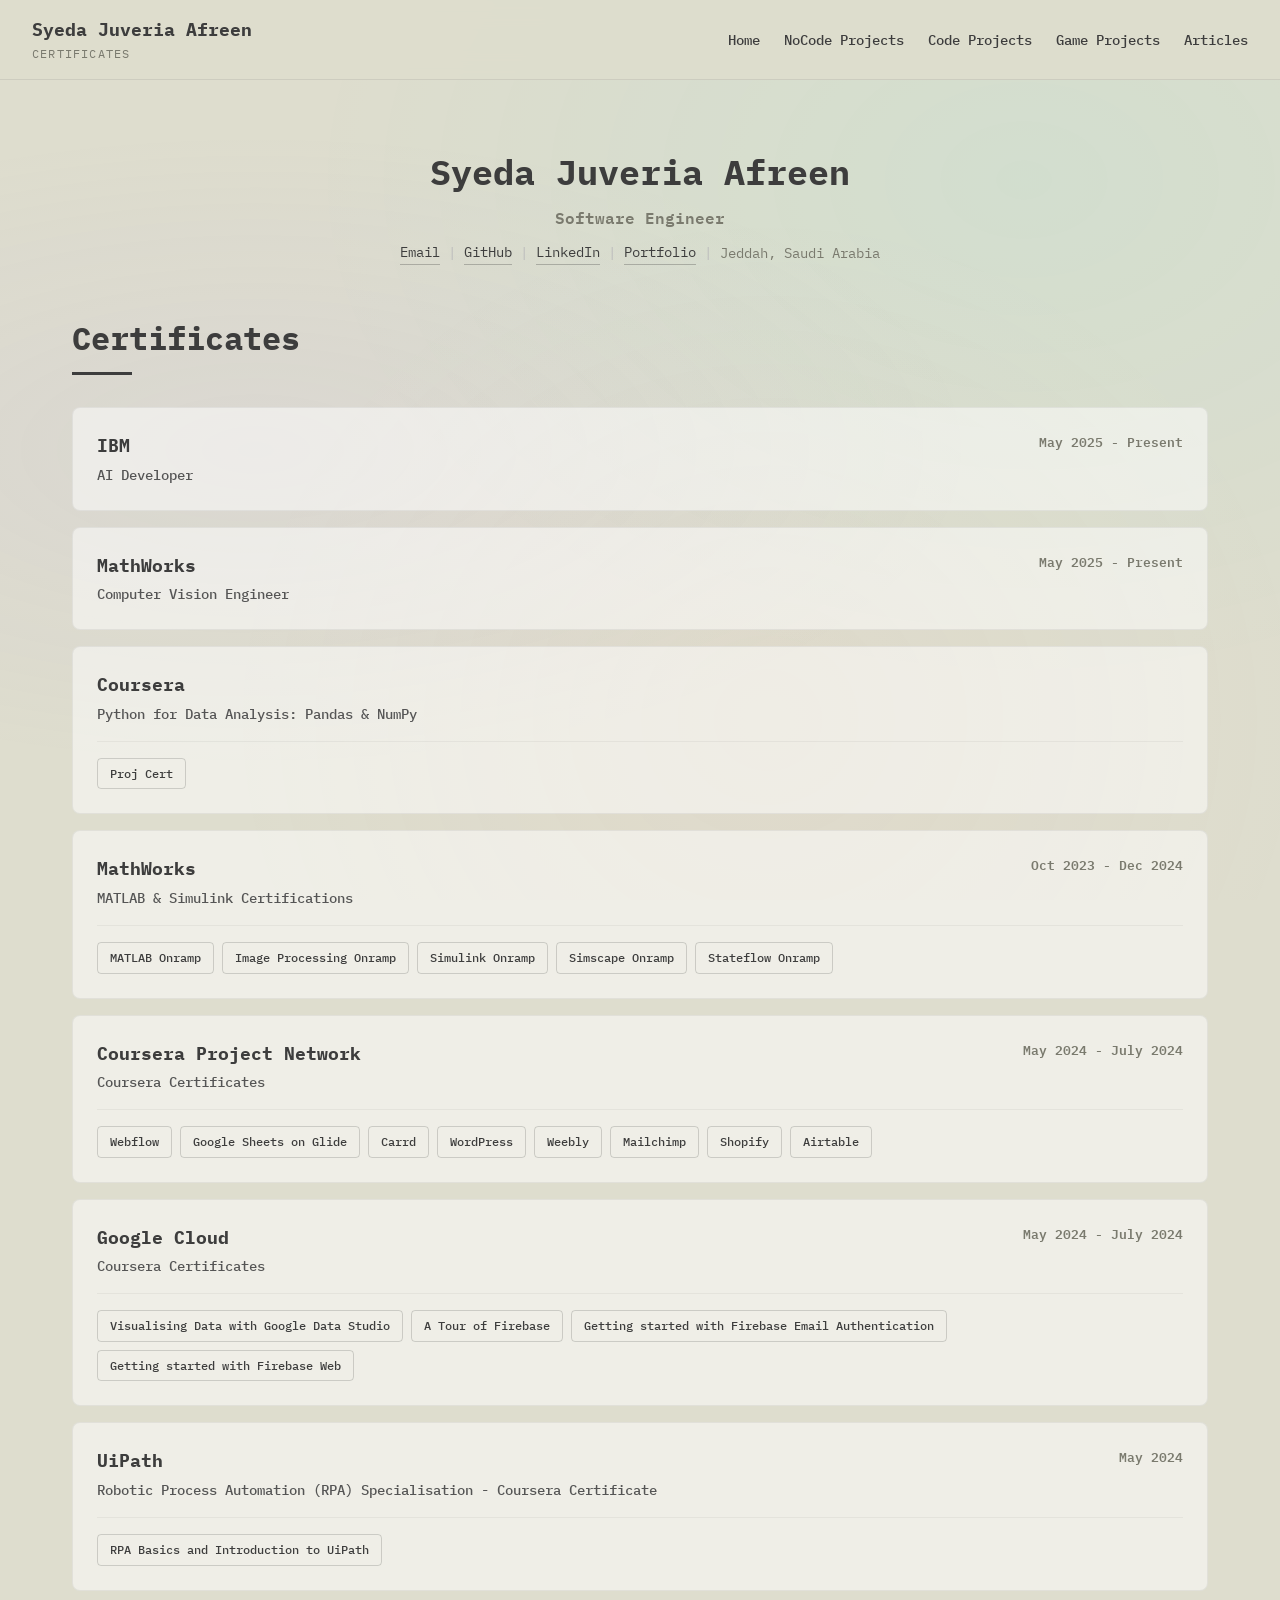
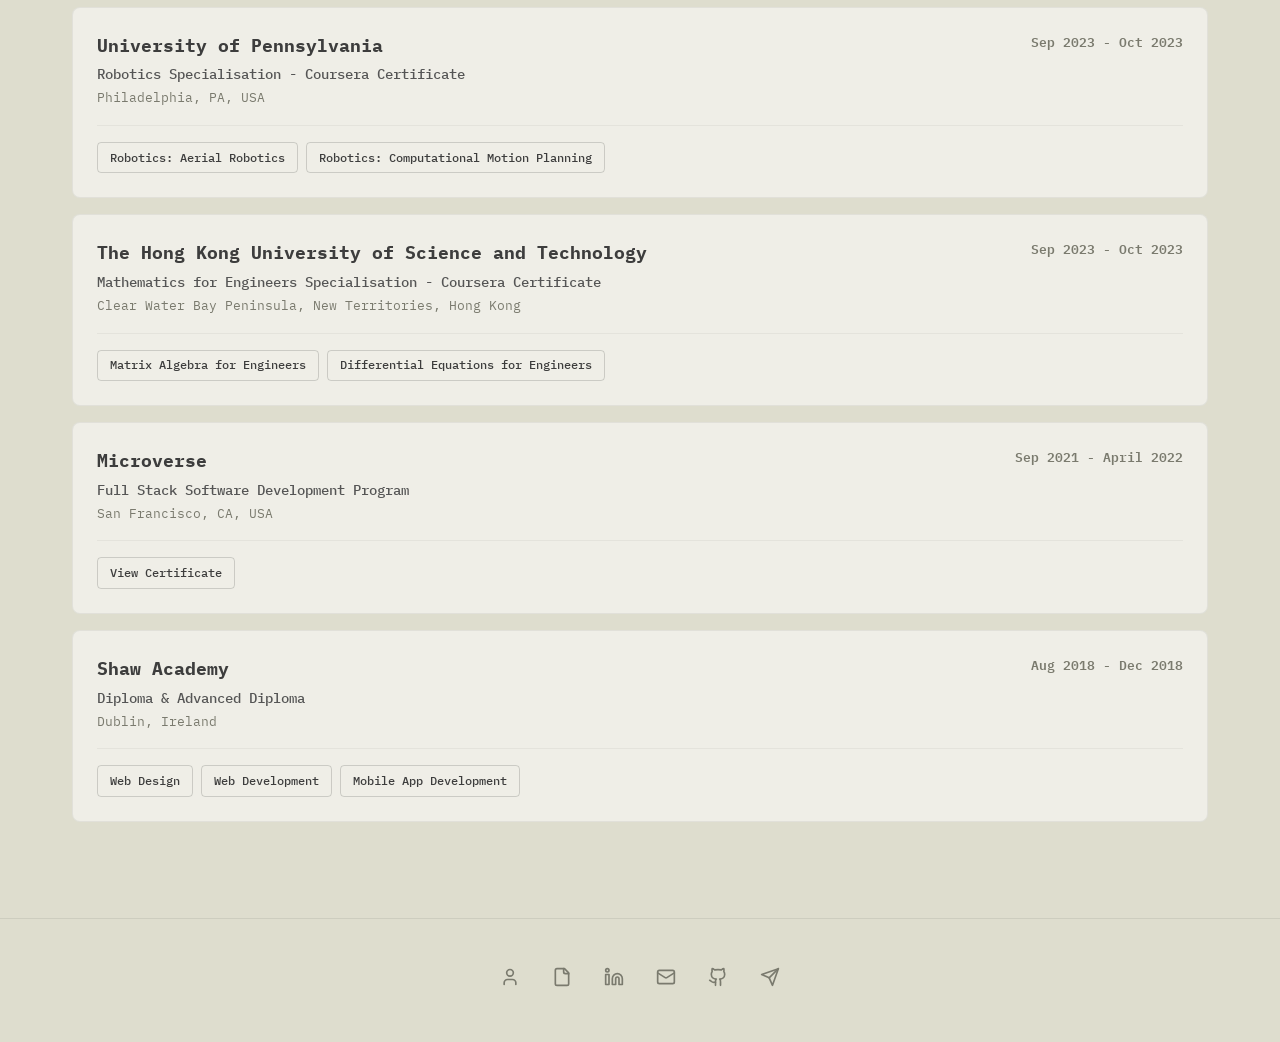
==== pages/certificates.html @ bfcf189c "Restructure project into pages/ and assets/ directories - Move HTML pages to pages/ - Move CSS, imag" ====
<!DOCTYPE html>
<html lang="en">
<head>
    <meta charset="UTF-8">
    <meta name="viewport" content="width=device-width, initial-scale=1.0">
    <title>Certificates - Syeda Juveria Afreen</title>
    <meta name="description" content="Certificates and credentials of Syeda Juveria Afreen - IBM, MathWorks, Coursera, Google Cloud, UiPath, Microverse, Shaw Academy">
    <link rel="preconnect" href="https://fonts.googleapis.com">
    <link rel="preconnect" href="https://fonts.gstatic.com" crossorigin>
    <link href="https://fonts.googleapis.com/css2?family=IBM+Plex+Mono:wght@400;500;600;700&display=swap" rel="stylesheet">
    <link rel="stylesheet" href="../assets/css/portfolio.css">
    <link rel="stylesheet" href="../assets/css/certificates.css">
</head>
<body>
    <div class="bg-decoration"></div>

    <!-- Navigation -->
    <nav class="navbar">
        <div class="nav-brand">
            <span class="nav-name">Syeda Juveria Afreen</span>
            <span class="nav-title">Certificates</span>
        </div>
        <button class="nav-toggle" aria-label="Toggle navigation">
            <span></span><span></span><span></span>
        </button>
        <ul class="nav-links">
            <li><a href="portfolio.html">Home</a></li>
            <li><a href="portfolio.html#nocode">NoCode Projects</a></li>
            <li><a href="portfolio.html#code">Code Projects</a></li>
            <li><a href="portfolio.html#games">Game Projects</a></li>
            <li><a href="portfolio.html#articles">Articles</a></li>
        </ul>
    </nav>

    <main>
        <section class="section">
            <div class="container">
                <!-- Header -->
                <div class="cert-header">
                    <h1>Syeda Juveria Afreen</h1>
                    <p class="cert-role">Software Engineer</p>
                    <div class="cert-contact">
                        <a href="mailto:sja.affu765@gmail.com">Email</a>
                        <span class="separator">|</span>
                        <a href="https://github.com/sja-thedude" target="_blank" rel="noopener noreferrer">GitHub</a>
                        <span class="separator">|</span>
                        <a href="https://www.linkedin.com/in/sja-thedude/" target="_blank" rel="noopener noreferrer">LinkedIn</a>
                        <span class="separator">|</span>
                        <a href="portfolio.html">Portfolio</a>
                        <span class="separator">|</span>
                        <span>Jeddah, Saudi Arabia</span>
                    </div>
                </div>

                <h2>Certificates</h2>
                <div class="divider"></div>

                <!-- IBM -->
                <div class="cert-card">
                    <div class="cert-card-header">
                        <div>
                            <h3 class="cert-issuer">IBM</h3>
                            <p class="cert-title">AI Developer</p>
                        </div>
                        <span class="cert-date">May 2025 - Present</span>
                    </div>
                </div>

                <!-- MathWorks - Computer Vision -->
                <div class="cert-card">
                    <div class="cert-card-header">
                        <div>
                            <h3 class="cert-issuer">MathWorks</h3>
                            <p class="cert-title">Computer Vision Engineer</p>
                        </div>
                        <span class="cert-date">May 2025 - Present</span>
                    </div>
                </div>

                <!-- Python for Data Analysis -->
                <div class="cert-card">
                    <div class="cert-card-header">
                        <div>
                            <h3 class="cert-issuer">Coursera</h3>
                            <p class="cert-title">Python for Data Analysis: Pandas & NumPy</p>
                        </div>
                        <span class="cert-date"></span>
                    </div>
                    <div class="cert-links">
                        <a href="https://www.coursera.org/account/accomplishments/verify/JCMV3M9D21A6" class="cert-link" target="_blank" rel="noopener noreferrer">Proj Cert</a>
                    </div>
                </div>

                <!-- MathWorks - MATLAB -->
                <div class="cert-card">
                    <div class="cert-card-header">
                        <div>
                            <h3 class="cert-issuer">MathWorks</h3>
                            <p class="cert-title">MATLAB & Simulink Certifications</p>
                        </div>
                        <span class="cert-date">Oct 2023 - Dec 2024</span>
                    </div>
                    <div class="cert-links">
                        <a href="https://matlabacademy.mathworks.com/progress/share/certificate.html?id=c9a9ea4e-fca5-40a3-8f80-ff94a69a6945" class="cert-link" target="_blank" rel="noopener noreferrer">MATLAB Onramp</a>
                        <a href="https://matlabacademy.mathworks.com/progress/share/certificate.html?id=6235fe9c-0fba-4a25-974b-5c48658f1d16" class="cert-link" target="_blank" rel="noopener noreferrer">Image Processing Onramp</a>
                        <a href="https://matlabacademy.mathworks.com/progress/share/certificate.html?id=98c3a42c-5710-467c-8fb7-1099edabb10b" class="cert-link" target="_blank" rel="noopener noreferrer">Simulink Onramp</a>
                        <a href="https://matlabacademy.mathworks.com/progress/share/certificate.html?id=6b215e34-5650-4b3c-b038-7904105bcd9d" class="cert-link" target="_blank" rel="noopener noreferrer">Simscape Onramp</a>
                        <a href="https://matlabacademy.mathworks.com/progress/share/certificate.html?id=70090bf8-1f38-4c96-ad6f-8d2cf3f67024" class="cert-link" target="_blank" rel="noopener noreferrer">Stateflow Onramp</a>
                    </div>
                </div>

                <!-- Coursera Project Network -->
                <div class="cert-card">
                    <div class="cert-card-header">
                        <div>
                            <h3 class="cert-issuer">Coursera Project Network</h3>
                            <p class="cert-title">Coursera Certificates</p>
                        </div>
                        <span class="cert-date">May 2024 - July 2024</span>
                    </div>
                    <div class="cert-links">
                        <a href="https://www.coursera.org/account/accomplishments/verify/Z85RF3VHLE9H" class="cert-link" target="_blank" rel="noopener noreferrer">Webflow</a>
                        <a href="https://www.coursera.org/account/accomplishments/verify/DB4V5Q49LGM4" class="cert-link" target="_blank" rel="noopener noreferrer">Google Sheets on Glide</a>
                        <a href="https://www.coursera.org/account/accomplishments/verify/VPL86JB8ABLT" class="cert-link" target="_blank" rel="noopener noreferrer">Carrd</a>
                        <a href="https://www.coursera.org/account/accomplishments/verify/76FN4YAD9ZQJ" class="cert-link" target="_blank" rel="noopener noreferrer">WordPress</a>
                        <a href="https://www.coursera.org/account/accomplishments/verify/BEL342P459EJ" class="cert-link" target="_blank" rel="noopener noreferrer">Weebly</a>
                        <a href="https://www.coursera.org/account/accomplishments/verify/B58LFHEZ4GUH" class="cert-link" target="_blank" rel="noopener noreferrer">Mailchimp</a>
                        <a href="https://www.coursera.org/account/accomplishments/verify/BN35JEL5O6IO" class="cert-link" target="_blank" rel="noopener noreferrer">Shopify</a>
                        <a href="https://www.coursera.org/account/accomplishments/verify/ER0RP8B4RGKQ" class="cert-link" target="_blank" rel="noopener noreferrer">Airtable</a>
                    </div>
                </div>

                <!-- Google Cloud -->
                <div class="cert-card">
                    <div class="cert-card-header">
                        <div>
                            <h3 class="cert-issuer">Google Cloud</h3>
                            <p class="cert-title">Coursera Certificates</p>
                        </div>
                        <span class="cert-date">May 2024 - July 2024</span>
                    </div>
                    <div class="cert-links">
                        <a href="https://www.coursera.org/account/accomplishments/verify/Y5S5BLUJN7FZ" class="cert-link" target="_blank" rel="noopener noreferrer">Visualising Data with Google Data Studio</a>
                        <a href="https://coursera.org/share/bd4900414a2531f3130255a3d1abe7d4" class="cert-link" target="_blank" rel="noopener noreferrer">A Tour of Firebase</a>
                        <a href="https://coursera.org/share/29013b8f17d3b8d1d464dbd8af358861" class="cert-link" target="_blank" rel="noopener noreferrer">Getting started with Firebase Email Authentication</a>
                        <a href="https://coursera.org/share/f303afacfadae20df0eecef5fe86e4d4" class="cert-link" target="_blank" rel="noopener noreferrer">Getting started with Firebase Web</a>
                    </div>
                </div>

                <!-- UiPath -->
                <div class="cert-card">
                    <div class="cert-card-header">
                        <div>
                            <h3 class="cert-issuer">UiPath</h3>
                            <p class="cert-title">Robotic Process Automation (RPA) Specialisation - Coursera Certificate</p>
                        </div>
                        <span class="cert-date">May 2024</span>
                    </div>
                    <div class="cert-links">
                        <a href="https://www.coursera.org/account/accomplishments/verify/AH8GPF77MQ7R" class="cert-link" target="_blank" rel="noopener noreferrer">RPA Basics and Introduction to UiPath</a>
                    </div>
                </div>

                <!-- University of Pennsylvania -->
                <div class="cert-card">
                    <div class="cert-card-header">
                        <div>
                            <h3 class="cert-issuer">University of Pennsylvania</h3>
                            <p class="cert-title">Robotics Specialisation - Coursera Certificate</p>
                            <span class="cert-location">Philadelphia, PA, USA</span>
                        </div>
                        <span class="cert-date">Sep 2023 - Oct 2023</span>
                    </div>
                    <div class="cert-links">
                        <a href="https://coursera.org/share/29105645f6400a18a215f7ace1ae203a" class="cert-link" target="_blank" rel="noopener noreferrer">Robotics: Aerial Robotics</a>
                        <a href="https://www.coursera.org/account/accomplishments/verify/WE6K3KYHZH3B" class="cert-link" target="_blank" rel="noopener noreferrer">Robotics: Computational Motion Planning</a>
                    </div>
                </div>

                <!-- Hong Kong University -->
                <div class="cert-card">
                    <div class="cert-card-header">
                        <div>
                            <h3 class="cert-issuer">The Hong Kong University of Science and Technology</h3>
                            <p class="cert-title">Mathematics for Engineers Specialisation - Coursera Certificate</p>
                            <span class="cert-location">Clear Water Bay Peninsula, New Territories, Hong Kong</span>
                        </div>
                        <span class="cert-date">Sep 2023 - Oct 2023</span>
                    </div>
                    <div class="cert-links">
                        <a href="https://coursera.org/share/095dedc75f1bb8ecc084f50ebb617597" class="cert-link" target="_blank" rel="noopener noreferrer">Matrix Algebra for Engineers</a>
                        <a href="https://coursera.org/share/095dedc75f1bb8ecc084f50ebb617597" class="cert-link" target="_blank" rel="noopener noreferrer">Differential Equations for Engineers</a>
                    </div>
                </div>

                <!-- Microverse -->
                <div class="cert-card">
                    <div class="cert-card-header">
                        <div>
                            <h3 class="cert-issuer">Microverse</h3>
                            <p class="cert-title">Full Stack Software Development Program</p>
                            <span class="cert-location">San Francisco, CA, USA</span>
                        </div>
                        <span class="cert-date">Sep 2021 - April 2022</span>
                    </div>
                    <div class="cert-links">
                        <a href="https://pdf.credential.net/kyumug1j_1649616255792.pdf" class="cert-link" target="_blank" rel="noopener noreferrer">View Certificate</a>
                    </div>
                </div>

                <!-- Shaw Academy -->
                <div class="cert-card">
                    <div class="cert-card-header">
                        <div>
                            <h3 class="cert-issuer">Shaw Academy</h3>
                            <p class="cert-title">Diploma & Advanced Diploma</p>
                            <span class="cert-location">Dublin, Ireland</span>
                        </div>
                        <span class="cert-date">Aug 2018 - Dec 2018</span>
                    </div>
                    <div class="cert-links">
                        <a href="https://drive.google.com/file/d/1NfuavimYHwAu6wrausYwqftzeo85TToL/view?usp=drive_link" class="cert-link" target="_blank" rel="noopener noreferrer">Web Design</a>
                        <a href="https://drive.google.com/file/d/1iyvclzmLUqOHgPn3D4_n5biJuwsQAWpd/view?usp=drive_link" class="cert-link" target="_blank" rel="noopener noreferrer">Web Development</a>
                        <a href="https://drive.google.com/file/d/15u4doRdRYaIBN4cfbTAp0_aFum6Pofs0/view?usp=drive_link" class="cert-link" target="_blank" rel="noopener noreferrer">Mobile App Development</a>
                    </div>
                </div>
            </div>
        </section>
    </main>

    <!-- Footer -->
    <footer class="footer">
        <div class="container">
            <div class="footer-links">
                <a href="../index.html" aria-label="Home">
                    <svg xmlns="http://www.w3.org/2000/svg" width="20" height="20" viewBox="0 0 24 24" fill="none" stroke="currentColor" stroke-width="2" stroke-linecap="round" stroke-linejoin="round"><path d="M19 21v-2a4 4 0 0 0-4-4H9a4 4 0 0 0-4 4v2"/><circle cx="12" cy="7" r="4"/></svg>
                </a>
                <a href="https://docs.google.com/document/d/1aH5mMfoaXFs2d3dk-BotZlsRJq2oc7n4E5GPIQWvQVg/edit?usp=sharing" target="_blank" rel="noopener noreferrer" aria-label="CV">
                    <svg xmlns="http://www.w3.org/2000/svg" width="20" height="20" viewBox="0 0 24 24" fill="none" stroke="currentColor" stroke-width="2" stroke-linecap="round" stroke-linejoin="round"><path d="M15 2H6a2 2 0 0 0-2 2v16a2 2 0 0 0 2 2h12a2 2 0 0 0 2-2V7Z"/><path d="M14 2v4a2 2 0 0 0 2 2h4"/></svg>
                </a>
                <a href="https://www.linkedin.com/in/sja-thedude/" target="_blank" rel="noopener noreferrer" aria-label="LinkedIn">
                    <svg xmlns="http://www.w3.org/2000/svg" width="20" height="20" viewBox="0 0 24 24" fill="none" stroke="currentColor" stroke-width="2" stroke-linecap="round" stroke-linejoin="round"><path d="M16 8a6 6 0 0 1 6 6v7h-4v-7a2 2 0 0 0-2-2 2 2 0 0 0-2 2v7h-4v-7a6 6 0 0 1 6-6z"/><rect width="4" height="12" x="2" y="9"/><circle cx="4" cy="4" r="2"/></svg>
                </a>
                <a href="mailto:sja.affu765@gmail.com" aria-label="Email">
                    <svg xmlns="http://www.w3.org/2000/svg" width="20" height="20" viewBox="0 0 24 24" fill="none" stroke="currentColor" stroke-width="2" stroke-linecap="round" stroke-linejoin="round"><rect width="20" height="16" x="2" y="4" rx="2"/><path d="m22 7-8.97 5.7a1.94 1.94 0 0 1-2.06 0L2 7"/></svg>
                </a>
                <a href="https://github.com/sja-thedude" target="_blank" rel="noopener noreferrer" aria-label="GitHub">
                    <svg xmlns="http://www.w3.org/2000/svg" width="20" height="20" viewBox="0 0 24 24" fill="none" stroke="currentColor" stroke-width="2" stroke-linecap="round" stroke-linejoin="round"><path d="M15 22v-4a4.8 4.8 0 0 0-1-3.5c3 0 6-2 6-5.5.08-1.25-.27-2.48-1-3.5.28-1.15.28-2.35 0-3.5 0 0-1 0-3 1.5-2.64-.5-5.36-.5-8 0C6 2 5 2 5 2c-.3 1.15-.3 2.35 0 3.5A5.403 5.403 0 0 0 4 9c0 3.5 3 5.5 6 5.5-.39.49-.68 1.05-.85 1.65S8.93 17.38 9 18v4"/><path d="M9 18c-4.51 2-5-2-7-2"/></svg>
                </a>
                <a href="https://t.me/sjathedude" target="_blank" rel="noopener noreferrer" aria-label="Telegram">
                    <svg xmlns="http://www.w3.org/2000/svg" width="20" height="20" viewBox="0 0 24 24" fill="none" stroke="currentColor" stroke-width="2" stroke-linecap="round" stroke-linejoin="round"><path d="m22 2-7 20-4-9-9-4Z"/><path d="M22 2 11 13"/></svg>
                </a>
            </div>
        </div>
    </footer>

    <script>
        const navToggle = document.querySelector('.nav-toggle');
        const navLinks = document.querySelector('.nav-links');
        navToggle.addEventListener('click', () => {
            navLinks.classList.toggle('active');
            navToggle.classList.toggle('active');
        });
        document.querySelectorAll('.nav-links a').forEach(link => {
            link.addEventListener('click', () => {
                navLinks.classList.remove('active');
                navToggle.classList.remove('active');
            });
        });
        const observer = new IntersectionObserver((entries) => {
            entries.forEach(entry => {
                if (entry.isIntersecting) entry.target.classList.add('visible');
            });
        }, { threshold: 0.1 });
        document.querySelectorAll('.cert-card').forEach(el => {
            el.classList.add('fade-up');
            observer.observe(el);
        });
    </script>
</body>
</html>
---- assets/css/portfolio.css ----
*, *::before, *::after {
    margin: 0;
    padding: 0;
    box-sizing: border-box;
}

html {
    scroll-behavior: smooth;
}

body {
    font-family: 'IBM Plex Mono', monospace;
    background-color: #DEDDCE;
    color: #3D3D3D;
    line-height: 1.6;
    position: relative;
    min-height: 100vh;
}

.bg-decoration {
    position: fixed;
    inset: 0;
    z-index: 0;
    pointer-events: none;
    background:
        radial-gradient(ellipse at 20% 50%, rgba(174, 147, 250, 0.08) 0%, transparent 50%),
        radial-gradient(ellipse at 80% 20%, rgba(0, 255, 224, 0.05) 0%, transparent 50%),
        radial-gradient(ellipse at 60% 80%, rgba(250, 177, 160, 0.06) 0%, transparent 50%);
}

.container {
    max-width: 75rem;
    margin: 0 auto;
    padding: 0 2rem;
    position: relative;
    z-index: 1;
}

/* Navbar */
.navbar {
    position: sticky;
    top: 0;
    z-index: 100;
    background: rgba(222, 221, 206, 0.92);
    backdrop-filter: blur(12px);
    -webkit-backdrop-filter: blur(12px);
    border-bottom: 1px solid rgba(61, 61, 61, 0.1);
    padding: 1rem 2rem;
    display: flex;
    align-items: center;
    justify-content: space-between;
}

.nav-brand {
    display: flex;
    flex-direction: column;
}

.nav-name {
    font-weight: 700;
    font-size: 1.1em;
    color: #3D3D3D;
}

.nav-title {
    font-size: 0.75em;
    color: #7a7a6e;
    text-transform: uppercase;
    letter-spacing: 0.1em;
}

.nav-links {
    display: flex;
    list-style: none;
    gap: 1.5rem;
}

.nav-links a {
    color: #3D3D3D;
    text-decoration: none;
    font-size: 0.85em;
    font-weight: 500;
    transition: color 0.2s;
    position: relative;
}

.nav-links a::after {
    content: '';
    position: absolute;
    bottom: -4px;
    left: 0;
    width: 0;
    height: 2px;
    background: #3D3D3D;
    transition: width 0.3s ease;
}

.nav-links a:hover::after {
    width: 100%;
}

/* Dropdown */
.nav-dropdown {
    position: relative;
    padding-bottom: 0.5rem;
}

.dropdown-toggle {
    cursor: pointer;
}


.dropdown-menu {
    display: none;
    position: absolute;
    top: 100%;
    left: 50%;
    transform: translateX(-50%);
    background: rgba(222, 221, 206, 0.97);
    backdrop-filter: blur(12px);
    -webkit-backdrop-filter: blur(12px);
    border: 1px solid rgba(61, 61, 61, 0.1);
    border-radius: 6px;
    list-style: none;
    padding: 0.5rem 0;
    padding-top: 1rem;
    margin-top: 0;
    min-width: 180px;
    box-shadow: 0 8px 24px rgba(0, 0, 0, 0.08);
    z-index: 200;
}

.nav-dropdown:hover .dropdown-menu {
    display: block;
}

.dropdown-menu li a {
    display: block;
    padding: 0.5rem 1rem;
    font-size: 0.85em;
    color: #3D3D3D;
    text-decoration: none;
    transition: background 0.15s;
    white-space: nowrap;
}

.dropdown-menu li a:hover {
    background: rgba(61, 61, 61, 0.06);
}

.dropdown-menu li a::after,
.dropdown-toggle::after {
    display: none;
}

.dropdown-toggle .arrow {
    display: inline-block;
    width: 5px;
    height: 5px;
    border-right: 1.5px solid #3D3D3D;
    border-bottom: 1.5px solid #3D3D3D;
    transform: rotate(45deg);
    margin-left: 5px;
    vertical-align: middle;
    margin-bottom: 2px;
    transition: transform 0.2s;
}

.nav-dropdown:hover .dropdown-toggle .arrow {
    transform: rotate(-135deg);
}

.nav-toggle {
    display: none;
    flex-direction: column;
    gap: 5px;
    background: none;
    border: none;
    cursor: pointer;
    padding: 4px;
}

.nav-toggle span {
    width: 24px;
    height: 2px;
    background: #3D3D3D;
    transition: all 0.3s;
}

.nav-toggle.active span:nth-child(1) {
    transform: rotate(45deg) translate(5px, 5px);
}

.nav-toggle.active span:nth-child(2) {
    opacity: 0;
}

.nav-toggle.active span:nth-child(3) {
    transform: rotate(-45deg) translate(5px, -5px);
}

/* Sections */
.section {
    padding: 5rem 0;
}

.section:first-child {
    padding-top: 4rem;
}

h1, h2 {
    font-weight: 700;
    margin-bottom: 0.5rem;
}

.section-header {
    display: flex;
    flex-direction: row;
    align-items: center;
    justify-content: space-between;
    gap: 1rem;
    margin-bottom: 0.5rem;
    width: 100%;
}

.section-header h2 {
    margin: 0;
    flex: 1;
}

.section-header .btn-primary {
    white-space: nowrap;
    flex-shrink: 0;
    margin: 0;
}

h1 {
    font-size: 2.5em;
}

h2 {
    font-size: 2em;
}

.divider {
    width: 60px;
    height: 3px;
    background: #3D3D3D;
    margin-bottom: 2rem;
}

/* About */
.about-text {
    font-size: 1em;
    line-height: 1.8;
    max-width: 50rem;
    margin-bottom: 2rem;
    color: #555;
}

.about-links {
    display: flex;
    gap: 1rem;
    margin-bottom: 1.5rem;
    flex-wrap: wrap;
}

.tag-link {
    display: inline-block;
    padding: 0.4rem 1rem;
    border: 1px solid #3D3D3D;
    border-radius: 4px;
    text-decoration: none;
    color: #3D3D3D;
    font-size: 0.85em;
    font-weight: 500;
    transition: all 0.2s;
}

.tag-link:hover {
    background: #3D3D3D;
    color: #DEDDCE;
}

.cv-links {
    display: flex;
    gap: 0.75rem;
    flex-wrap: wrap;
}

.btn-primary {
    display: inline-block;
    padding: 0.6rem 1.25rem;
    background: #3D3D3D;
    color: #DEDDCE;
    text-decoration: none;
    font-family: 'IBM Plex Mono', monospace;
    font-size: 0.85em;
    font-weight: 600;
    border-radius: 4px;
    transition: all 0.2s;
}

.btn-primary:hover {
    background: #555;
    transform: translateY(-1px);
}

/* Project Grid */
.projects-grid {
    display: grid;
    grid-template-columns: repeat(2, 1fr);
    gap: 1.5rem;
}

.project-card {
    display: block;
    background: rgba(255, 255, 255, 0.5);
    border-radius: 8px;
    overflow: hidden;
    text-decoration: none;
    color: #3D3D3D;
    transition: all 0.3s ease;
    border: 1px solid rgba(61, 61, 61, 0.08);
}

.project-card:hover {
    transform: translateY(-4px);
    box-shadow: 0 12px 32px rgba(0, 0, 0, 0.08);
}

.project-card.no-link {
    cursor: default;
}

.project-card.no-link:hover {
    transform: none;
    box-shadow: none;
}

.project-thumb {
    height: 140px;
    width: 100%;
}

.project-info {
    padding: 1rem 1.25rem;
}

.project-info h3 {
    font-size: 0.95em;
    font-weight: 600;
    margin-bottom: 0.25rem;
}

.project-info p {
    font-size: 0.8em;
    color: #7a7a6e;
}

.section-cta {
    margin-top: 2rem;
    text-align: center;
}

/* Articles */
.articles-list {
    display: flex;
    flex-direction: column;
    gap: 1rem;
}

.article-card {
    display: block;
    padding: 1.25rem 1.5rem;
    background: rgba(255, 255, 255, 0.5);
    border-radius: 8px;
    text-decoration: none;
    color: #3D3D3D;
    transition: all 0.3s ease;
    border: 1px solid rgba(61, 61, 61, 0.08);
}

.article-card:hover {
    transform: translateX(6px);
    box-shadow: 0 8px 24px rgba(0, 0, 0, 0.06);
}

.article-pub {
    font-size: 0.75em;
    text-transform: uppercase;
    letter-spacing: 0.08em;
    color: #7a7a6e;
    display: block;
    margin-bottom: 0.3rem;
}

.article-card h3 {
    font-size: 0.95em;
    font-weight: 600;
    line-height: 1.5;
}

/* Footer */
.footer {
    padding: 3rem 0;
    border-top: 1px solid rgba(61, 61, 61, 0.1);
}

.footer-links {
    display: flex;
    justify-content: center;
    gap: 2rem;
}

.footer-links a {
    color: #7a7a6e;
    transition: color 0.2s;
}

.footer-links a:hover {
    color: #3D3D3D;
}

/* Animations */
.fade-up {
    opacity: 0;
    transform: translateY(20px);
    transition: opacity 0.6s ease, transform 0.6s ease;
}

.fade-up.visible {
    opacity: 1;
    transform: translateY(0);
}

/* Responsive */
@media (max-width: 980px) {
    .projects-grid {
        grid-template-columns: repeat(2, 1fr);
    }
}

@media (max-width: 736px) {
    .nav-toggle {
        display: flex;
    }

    .nav-links {
        display: none;
        position: absolute;
        top: 100%;
        left: 0;
        right: 0;
        background: rgba(222, 221, 206, 0.97);
        backdrop-filter: blur(12px);
        -webkit-backdrop-filter: blur(12px);
        flex-direction: column;
        padding: 1.5rem 2rem;
        gap: 1rem;
        border-bottom: 1px solid rgba(61, 61, 61, 0.1);
    }

    .dropdown-menu {
        position: static;
        transform: none;
        box-shadow: none;
        border: none;
        background: transparent;
        backdrop-filter: none;
        margin-top: 0.25rem;
        padding: 0;
        min-width: 0;
        padding-left: 1rem;
    }

    .nav-dropdown:hover .dropdown-menu {
        display: none;
    }

    .nav-dropdown.open .dropdown-menu {
        display: block;
    }

    .nav-links.active {
        display: flex;
    }

    .projects-grid {
        grid-template-columns: 1fr;
    }

    h1 {
        font-size: 2em;
    }

    h2 {
        font-size: 1.5em;
    }

    .section {
        padding: 3rem 0;
    }

    .cv-links {
        flex-direction: column;
    }

    .cv-links .btn-primary {
        text-align: center;
    }
}

@media (max-width: 480px) {
    .container {
        padding: 0 1.25rem;
    }

    h1 {
        font-size: 1.6em;
    }

    h2 {
        font-size: 1.3em;
    }

    .project-thumb {
        height: 100px;
    }
}
---- assets/css/certificates.css ----
/* Certificate Header */
.cert-header {
    text-align: center;
    margin-bottom: 3rem;
}

.cert-header h1 {
    font-size: 2.2em;
    margin-bottom: 0.25rem;
}

.cert-role {
    font-size: 1em;
    font-weight: 600;
    color: #7a7a6e;
    margin-bottom: 0.75rem;
}

.cert-contact {
    display: flex;
    align-items: center;
    justify-content: center;
    gap: 0.5rem;
    flex-wrap: wrap;
    font-size: 0.85em;
}

.cert-contact a {
    color: #3D3D3D;
    text-decoration: none;
    border-bottom: 1px solid rgba(61, 61, 61, 0.3);
    transition: border-color 0.2s;
}

.cert-contact a:hover {
    border-bottom-color: #3D3D3D;
}

.cert-contact .separator {
    color: #bbb;
}

.cert-contact span:not(.separator) {
    color: #7a7a6e;
}

/* Certificate Cards */
.cert-card {
    background: rgba(255, 255, 255, 0.5);
    border: 1px solid rgba(61, 61, 61, 0.08);
    border-radius: 8px;
    padding: 1.5rem;
    margin-bottom: 1rem;
    transition: all 0.3s ease;
}

.cert-card:hover {
    box-shadow: 0 8px 24px rgba(0, 0, 0, 0.06);
    transform: translateY(-2px);
}

.cert-card-header {
    display: flex;
    justify-content: space-between;
    align-items: flex-start;
    gap: 1rem;
}

.cert-issuer {
    font-size: 1.1em;
    font-weight: 700;
    color: #3D3D3D;
    margin-bottom: 0.15rem;
}

.cert-title {
    font-size: 0.9em;
    color: #555;
    font-weight: 500;
}

.cert-location {
    display: block;
    font-size: 0.8em;
    color: #7a7a6e;
    margin-top: 0.2rem;
}

.cert-date {
    font-size: 0.8em;
    font-weight: 600;
    color: #7a7a6e;
    white-space: nowrap;
    flex-shrink: 0;
}

.cert-links {
    display: flex;
    flex-wrap: wrap;
    gap: 0.5rem;
    margin-top: 1rem;
    padding-top: 1rem;
    border-top: 1px solid rgba(61, 61, 61, 0.06);
}

.cert-link {
    display: inline-block;
    padding: 0.3rem 0.75rem;
    font-family: 'IBM Plex Mono', monospace;
    font-size: 0.78em;
    font-weight: 500;
    color: #3D3D3D;
    text-decoration: none;
    border: 1px solid rgba(61, 61, 61, 0.2);
    border-radius: 4px;
    transition: all 0.2s;
}

.cert-link:hover {
    background: #3D3D3D;
    color: #DEDDCE;
    border-color: #3D3D3D;
}

/* Responsive */
@media (max-width: 736px) {
    .cert-card-header {
        flex-direction: column;
        gap: 0.25rem;
    }

    .cert-date {
        order: -1;
    }

    .cert-header h1 {
        font-size: 1.6em;
    }

    .cert-contact {
        font-size: 0.8em;
    }
}

@media (max-width: 480px) {
    .cert-card {
        padding: 1.25rem;
    }

    .cert-links {
        gap: 0.4rem;
    }

    .cert-link {
        font-size: 0.75em;
        padding: 0.25rem 0.6rem;
    }
}
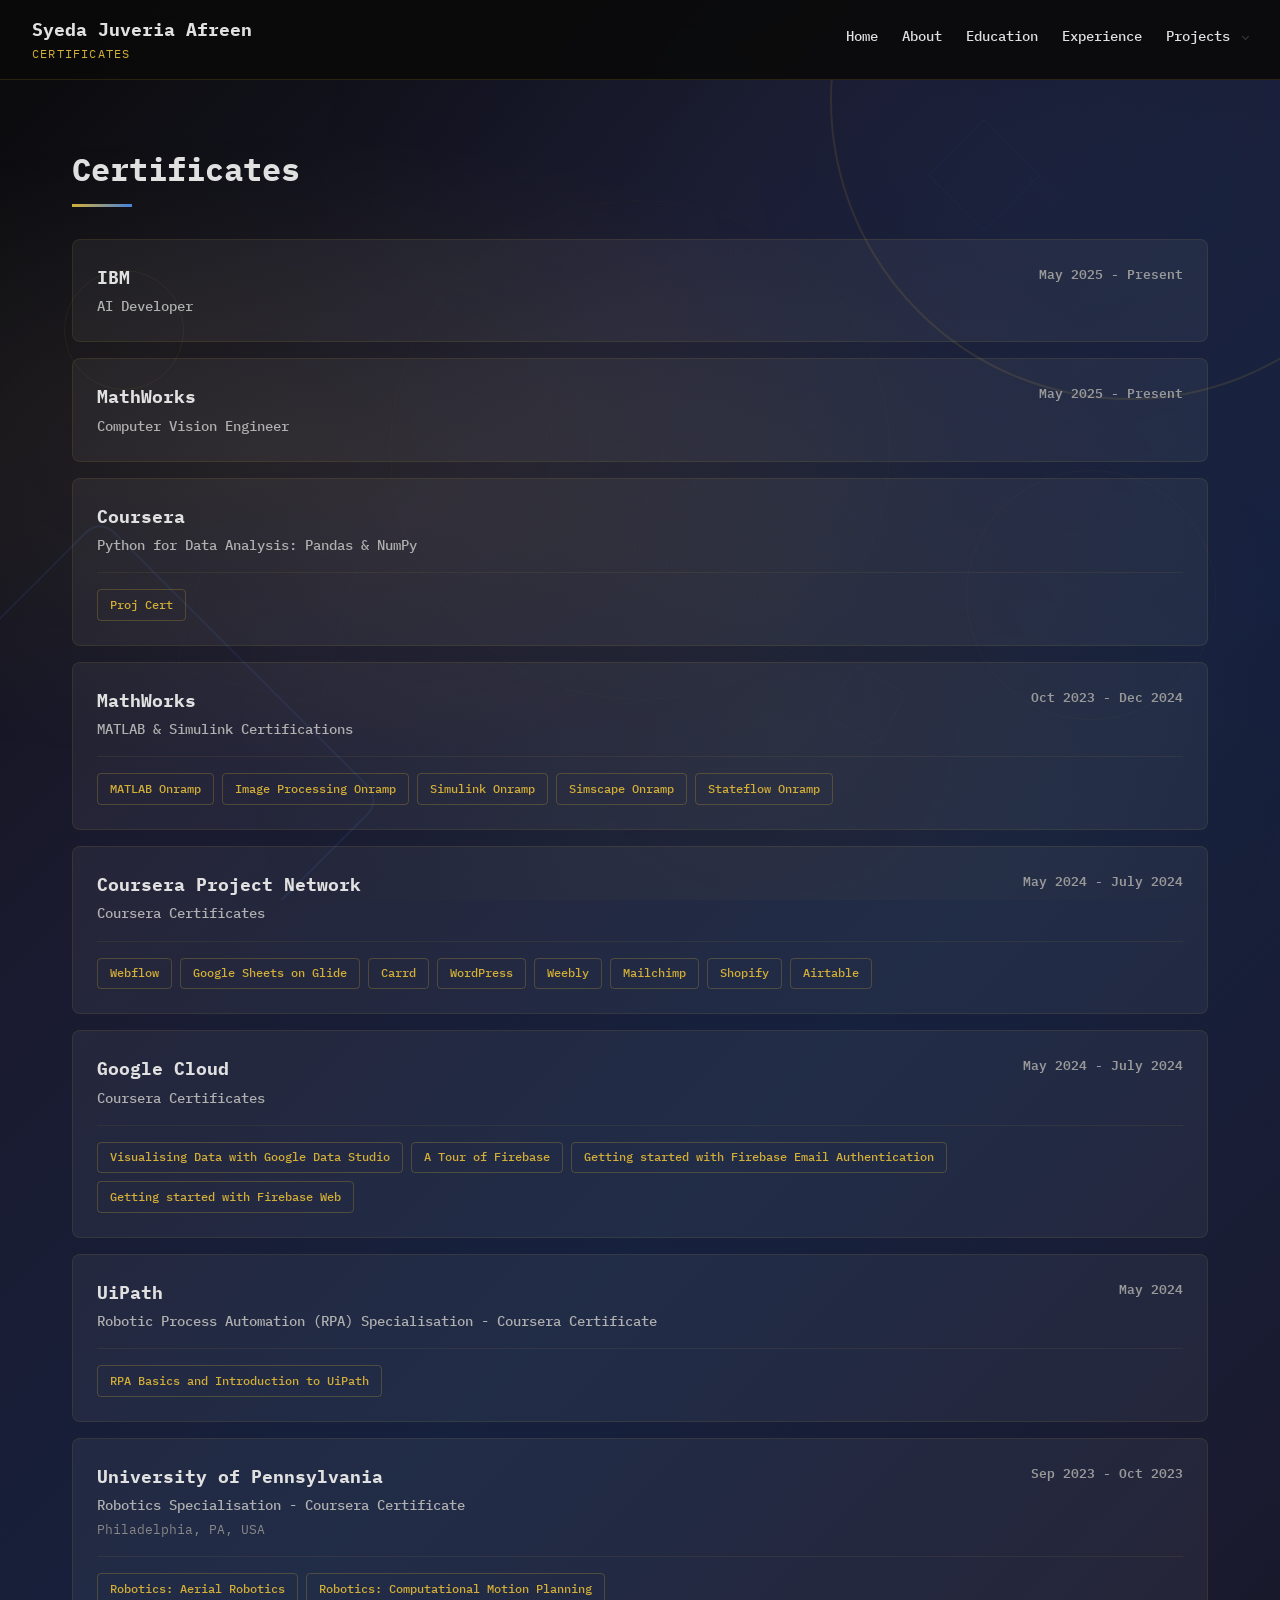
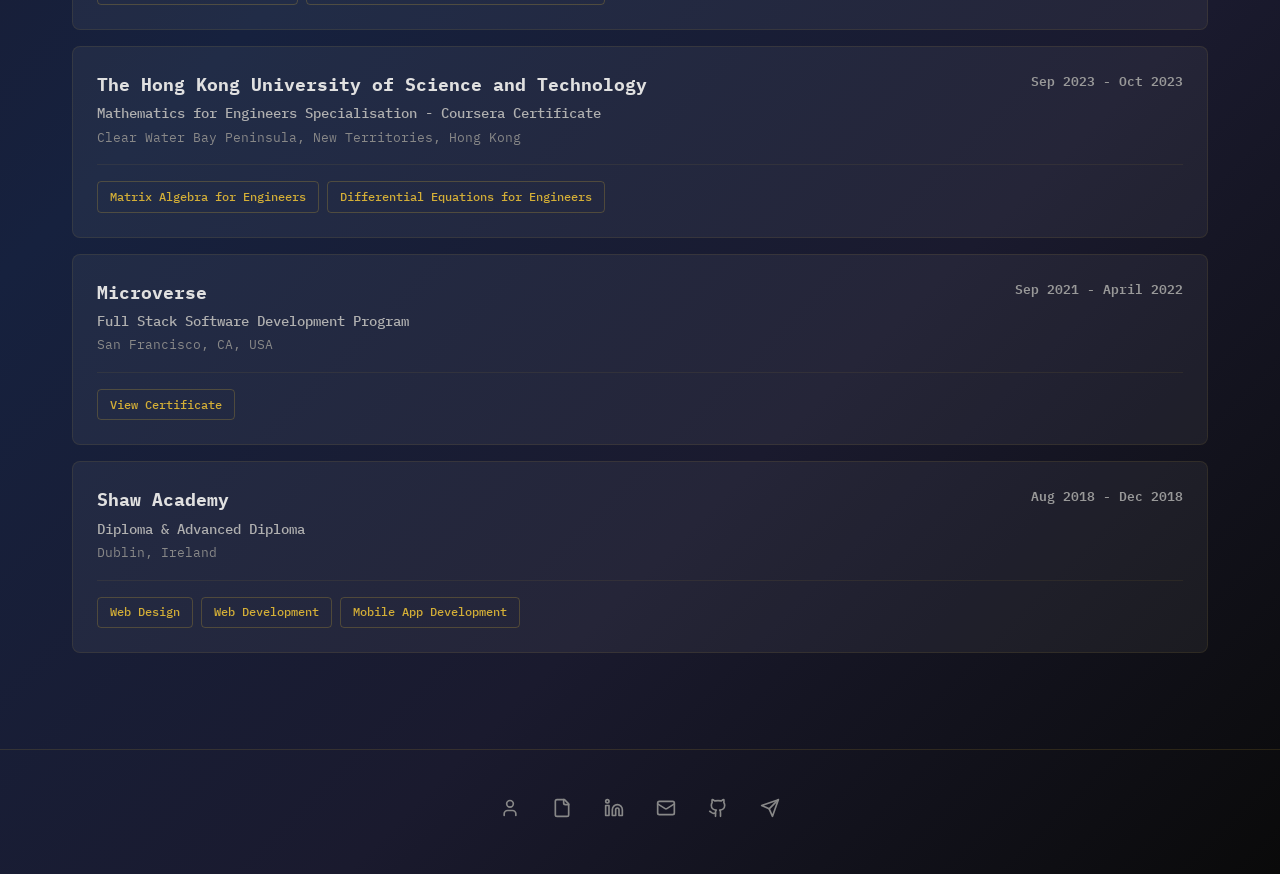
==== commit 7223d1dd: "Add dark theme, section backgrounds, new projects, and UI updates - Dark theme with black/gold/blue " ====
--- a/pages/certificates.html
+++ b/pages/certificates.html
@@ -13,6 +13,14 @@
 </head>
 <body>
     <div class="bg-decoration"></div>
+    <div class="bg-shapes">
+        <div class="bg-shape bg-shape--circle-sm"></div>
+        <div class="bg-shape bg-shape--diamond"></div>
+        <div class="bg-shape bg-shape--circle-md"></div>
+        <div class="bg-shape bg-shape--square"></div>
+        <div class="bg-shape bg-shape--circle-lg"></div>
+        <div class="bg-shape bg-shape--hex"></div>
+    </div>
 
     <!-- Navigation -->
     <nav class="navbar">
@@ -24,34 +32,26 @@
             <span></span><span></span><span></span>
         </button>
         <ul class="nav-links">
-            <li><a href="portfolio.html">Home</a></li>
-            <li><a href="portfolio.html#nocode">NoCode Projects</a></li>
-            <li><a href="portfolio.html#code">Code Projects</a></li>
-            <li><a href="portfolio.html#games">Game Projects</a></li>
-            <li><a href="portfolio.html#articles">Articles</a></li>
+            <li><a href="../index.html">Home</a></li>
+            <li><a href="portfolio.html#home">About</a></li>
+            <li><a href="portfolio.html#education">Education</a></li>
+            <li><a href="portfolio.html#experience">Experience</a></li>
+            <li class="nav-dropdown">
+                <a href="#" class="dropdown-toggle">Projects <span class="arrow"></span></a>
+                <ul class="dropdown-menu">
+                    <li><a href="portfolio.html#code">Code</a></li>
+                    <li><a href="portfolio.html#nocode">NoCode</a></li>
+                    <li><a href="portfolio.html#games">Game</a></li>
+                    <li><a href="portfolio.html#robo">AI / Robotics</a></li>
+                    <li><a href="portfolio.html#articles">Articles</a></li>
+                </ul>
+            </li>
         </ul>
     </nav>
 
     <main>
         <section class="section">
             <div class="container">
-                <!-- Header -->
-                <div class="cert-header">
-                    <h1>Syeda Juveria Afreen</h1>
-                    <p class="cert-role">Software Engineer</p>
-                    <div class="cert-contact">
-                        <a href="mailto:sja.affu765@gmail.com">Email</a>
-                        <span class="separator">|</span>
-                        <a href="https://github.com/sja-thedude" target="_blank" rel="noopener noreferrer">GitHub</a>
-                        <span class="separator">|</span>
-                        <a href="https://www.linkedin.com/in/sja-thedude/" target="_blank" rel="noopener noreferrer">LinkedIn</a>
-                        <span class="separator">|</span>
-                        <a href="portfolio.html">Portfolio</a>
-                        <span class="separator">|</span>
-                        <span>Jeddah, Saudi Arabia</span>
-                    </div>
-                </div>
-
                 <h2>Certificates</h2>
                 <div class="divider"></div>
 
@@ -257,14 +257,24 @@
     <script>
         const navToggle = document.querySelector('.nav-toggle');
         const navLinks = document.querySelector('.nav-links');
+        const dropdownToggle = document.querySelector('.dropdown-toggle');
+        const navDropdown = document.querySelector('.nav-dropdown');
+
         navToggle.addEventListener('click', () => {
             navLinks.classList.toggle('active');
             navToggle.classList.toggle('active');
         });
-        document.querySelectorAll('.nav-links a').forEach(link => {
+
+        dropdownToggle.addEventListener('click', (e) => {
+            e.preventDefault();
+            navDropdown.classList.toggle('open');
+        });
+
+        document.querySelectorAll('.nav-links a:not(.dropdown-toggle)').forEach(link => {
             link.addEventListener('click', () => {
                 navLinks.classList.remove('active');
                 navToggle.classList.remove('active');
+                navDropdown.classList.remove('open');
             });
         });
         const observer = new IntersectionObserver((entries) => {
--- a/assets/css/portfolio.css
+++ b/assets/css/portfolio.css
@@ -10,8 +10,8 @@
 
 body {
     font-family: 'IBM Plex Mono', monospace;
-    background-color: #DEDDCE;
-    color: #3D3D3D;
+    background: linear-gradient(135deg, #0a0a0a 0%, #1a1a2e 25%, #16213e 50%, #1a1a2e 75%, #0a0a0a 100%);
+    color: #e0e0e0;
     line-height: 1.6;
     position: relative;
     min-height: 100vh;
@@ -22,10 +22,114 @@
     inset: 0;
     z-index: 0;
     pointer-events: none;
+    overflow: hidden;
     background:
-        radial-gradient(ellipse at 20% 50%, rgba(174, 147, 250, 0.08) 0%, transparent 50%),
-        radial-gradient(ellipse at 80% 20%, rgba(0, 255, 224, 0.05) 0%, transparent 50%),
-        radial-gradient(ellipse at 60% 80%, rgba(250, 177, 160, 0.06) 0%, transparent 50%);
+        radial-gradient(ellipse at 20% 50%, rgba(212, 175, 55, 0.08) 0%, transparent 50%),
+        radial-gradient(ellipse at 80% 20%, rgba(70, 130, 220, 0.06) 0%, transparent 50%),
+        radial-gradient(ellipse at 60% 80%, rgba(212, 175, 55, 0.05) 0%, transparent 50%);
+}
+
+.bg-decoration::before,
+.bg-decoration::after {
+    content: '';
+    position: absolute;
+    border: 1px solid rgba(61, 61, 61, 0.04);
+}
+
+/* Large circle top-right */
+.bg-decoration::before {
+    width: 600px;
+    height: 600px;
+    border-radius: 50%;
+    top: -200px;
+    right: -150px;
+    border-width: 2px;
+    border-color: rgba(212, 175, 55, 0.12);
+}
+
+/* Triangle-ish shape bottom-left via rotated square */
+.bg-decoration::after {
+    width: 400px;
+    height: 400px;
+    bottom: -100px;
+    left: -100px;
+    transform: rotate(45deg);
+    border-width: 2px;
+    border-color: rgba(70, 130, 220, 0.1);
+    border-radius: 20px;
+}
+
+/* Extra shapes via the body background */
+.bg-shapes {
+    position: fixed;
+    inset: 0;
+    z-index: 0;
+    pointer-events: none;
+    overflow: hidden;
+}
+
+.bg-shape {
+    position: absolute;
+    border: 1.5px solid;
+    opacity: 0.5;
+}
+
+.bg-shape--circle-sm {
+    width: 120px;
+    height: 120px;
+    border-radius: 50%;
+    border-color: rgba(212, 175, 55, 0.15);
+    top: 30%;
+    left: 5%;
+}
+
+.bg-shape--diamond {
+    width: 80px;
+    height: 80px;
+    border-color: rgba(70, 130, 220, 0.12);
+    transform: rotate(45deg);
+    top: 15%;
+    right: 20%;
+    border-radius: 4px;
+}
+
+.bg-shape--circle-md {
+    width: 250px;
+    height: 250px;
+    border-radius: 50%;
+    border-color: rgba(212, 175, 55, 0.08);
+    bottom: 20%;
+    right: 5%;
+}
+
+.bg-shape--square {
+    width: 150px;
+    height: 150px;
+    border-color: rgba(70, 130, 220, 0.08);
+    border-radius: 12px;
+    top: 60%;
+    left: 15%;
+    transform: rotate(15deg);
+}
+
+.bg-shape--circle-lg {
+    width: 500px;
+    height: 500px;
+    border-radius: 50%;
+    border-color: rgba(212, 175, 55, 0.05);
+    top: 50%;
+    left: 50%;
+    transform: translate(-50%, -50%);
+}
+
+.bg-shape--hex {
+    width: 60px;
+    height: 60px;
+    border-color: rgba(70, 130, 220, 0.1);
+    transform: rotate(30deg);
+    border-radius: 8px;
+    top: 75%;
+    right: 30%;
 }
 
 .container {
@@ -41,10 +145,10 @@
     position: sticky;
     top: 0;
     z-index: 100;
-    background: rgba(222, 221, 206, 0.92);
+    background: rgba(10, 10, 10, 0.92);
     backdrop-filter: blur(12px);
     -webkit-backdrop-filter: blur(12px);
-    border-bottom: 1px solid rgba(61, 61, 61, 0.1);
+    border-bottom: 1px solid rgba(212, 175, 55, 0.15);
     padding: 1rem 2rem;
     display: flex;
     align-items: center;
@@ -59,12 +163,12 @@
 .nav-name {
     font-weight: 700;
     font-size: 1.1em;
-    color: #3D3D3D;
+    color: #e0e0e0;
 }
 
 .nav-title {
     font-size: 0.75em;
-    color: #7a7a6e;
+    color: #d4af37;
     text-transform: uppercase;
     letter-spacing: 0.1em;
 }
@@ -76,7 +180,7 @@
 }
 
 .nav-links a {
-    color: #3D3D3D;
+    color: #e0e0e0;
     text-decoration: none;
     font-size: 0.85em;
     font-weight: 500;
@@ -91,7 +195,7 @@
     left: 0;
     width: 0;
     height: 2px;
-    background: #3D3D3D;
+    background: #d4af37;
     transition: width 0.3s ease;
 }
 
@@ -116,7 +220,7 @@
     top: 100%;
     left: 50%;
     transform: translateX(-50%);
-    background: rgba(222, 221, 206, 0.97);
+    background: rgba(15, 15, 30, 0.97);
     backdrop-filter: blur(12px);
     -webkit-backdrop-filter: blur(12px);
     border: 1px solid rgba(61, 61, 61, 0.1);
@@ -138,14 +242,14 @@
     display: block;
     padding: 0.5rem 1rem;
     font-size: 0.85em;
-    color: #3D3D3D;
+    color: #e0e0e0;
     text-decoration: none;
     transition: background 0.15s;
     white-space: nowrap;
 }
 
 .dropdown-menu li a:hover {
-    background: rgba(61, 61, 61, 0.06);
+    background: rgba(212, 175, 55, 0.1);
 }
 
 .dropdown-menu li a::after,
@@ -183,7 +287,7 @@
 .nav-toggle span {
     width: 24px;
     height: 2px;
-    background: #3D3D3D;
+    background: #e0e0e0;
     transition: all 0.3s;
 }
 
@@ -245,17 +349,38 @@
 .divider {
     width: 60px;
     height: 3px;
-    background: #3D3D3D;
+    background: linear-gradient(90deg, #d4af37, #4682dc);
     margin-bottom: 2rem;
 }
 
 /* About */
+.about-row {
+    display: flex;
+    align-items: flex-start;
+    gap: 2rem;
+}
+
+.about-photo {
+    width: 240px;
+    min-width: 240px;
+    height: auto;
+    object-fit: contain;
+    border-radius: 12px;
+    border: 2px solid rgba(212, 175, 55, 0.2);
+    flex-shrink: 0;
+}
+
+.about-info {
+    flex: 1;
+    min-width: 0;
+}
+
 .about-text {
     font-size: 1em;
     line-height: 1.8;
     max-width: 50rem;
     margin-bottom: 2rem;
-    color: #555;
+    color: #b0b0b0;
 }
 
 .about-links {
@@ -268,18 +393,18 @@
 .tag-link {
     display: inline-block;
     padding: 0.4rem 1rem;
-    border: 1px solid #3D3D3D;
+    border: 1px solid rgba(212, 175, 55, 0.4);
     border-radius: 4px;
     text-decoration: none;
-    color: #3D3D3D;
+    color: #d4af37;
     font-size: 0.85em;
     font-weight: 500;
     transition: all 0.2s;
 }
 
 .tag-link:hover {
-    background: #3D3D3D;
-    color: #DEDDCE;
+    background: #d4af37;
+    color: #0a0a0a;
 }
 
 .cv-links {
@@ -291,8 +416,8 @@
 .btn-primary {
     display: inline-block;
     padding: 0.6rem 1.25rem;
-    background: #3D3D3D;
-    color: #DEDDCE;
+    background: linear-gradient(135deg, #d4af37, #b8962e);
+    color: #0a0a0a;
     text-decoration: none;
     font-family: 'IBM Plex Mono', monospace;
     font-size: 0.85em;
@@ -302,7 +427,7 @@
 }
 
 .btn-primary:hover {
-    background: #555;
+    background: linear-gradient(135deg, #e0c050, #d4af37);
     transform: translateY(-1px);
 }
 
@@ -315,18 +440,18 @@
 
 .project-card {
     display: block;
-    background: rgba(255, 255, 255, 0.5);
+    background: rgba(255, 255, 255, 0.05);
     border-radius: 8px;
     overflow: hidden;
     text-decoration: none;
-    color: #3D3D3D;
+    color: #e0e0e0;
     transition: all 0.3s ease;
-    border: 1px solid rgba(61, 61, 61, 0.08);
+    border: 1px solid rgba(212, 175, 55, 0.1);
 }
 
 .project-card:hover {
     transform: translateY(-4px);
-    box-shadow: 0 12px 32px rgba(0, 0, 0, 0.08);
+    box-shadow: 0 12px 32px rgba(212, 175, 55, 0.08);
 }
 
 .project-card.no-link {
@@ -355,7 +480,7 @@
 
 .project-info p {
     font-size: 0.8em;
-    color: #7a7a6e;
+    color: #888;
 }
 
 .section-cta {
@@ -373,17 +498,17 @@
 .article-card {
     display: block;
     padding: 1.25rem 1.5rem;
-    background: rgba(255, 255, 255, 0.5);
+    background: rgba(255, 255, 255, 0.05);
     border-radius: 8px;
     text-decoration: none;
-    color: #3D3D3D;
+    color: #e0e0e0;
     transition: all 0.3s ease;
-    border: 1px solid rgba(61, 61, 61, 0.08);
+    border: 1px solid rgba(212, 175, 55, 0.1);
 }
 
 .article-card:hover {
     transform: translateX(6px);
-    box-shadow: 0 8px 24px rgba(0, 0, 0, 0.06);
+    box-shadow: 0 8px 24px rgba(212, 175, 55, 0.06);
 }
 
 .article-pub {
@@ -404,7 +529,7 @@
 /* Footer */
 .footer {
     padding: 3rem 0;
-    border-top: 1px solid rgba(61, 61, 61, 0.1);
+    border-top: 1px solid rgba(212, 175, 55, 0.15);
 }
 
 .footer-links {
@@ -414,12 +539,12 @@
 }
 
 .footer-links a {
-    color: #7a7a6e;
+    color: #888;
     transition: color 0.2s;
 }
 
 .footer-links a:hover {
-    color: #3D3D3D;
+    color: #d4af37;
 }
 
 /* Animations */
@@ -452,13 +577,13 @@
         top: 100%;
         left: 0;
         right: 0;
-        background: rgba(222, 221, 206, 0.97);
+        background: rgba(15, 15, 30, 0.97);
         backdrop-filter: blur(12px);
         -webkit-backdrop-filter: blur(12px);
         flex-direction: column;
         padding: 1.5rem 2rem;
         gap: 1rem;
-        border-bottom: 1px solid rgba(61, 61, 61, 0.1);
+        border-bottom: 1px solid rgba(212, 175, 55, 0.15);
     }
 
     .dropdown-menu {
@@ -466,8 +591,8 @@
         transform: none;
         box-shadow: none;
         border: none;
-        background: transparent;
-        backdrop-filter: none;
+        background: rgba(15, 15, 30, 0.95);
+        backdrop-filter: blur(12px);
         margin-top: 0.25rem;
         padding: 0;
         min-width: 0;
@@ -482,6 +607,21 @@
         display: block;
     }
 
+    .about-row {
+        flex-direction: column;
+        align-items: center;
+        text-align: center;
+    }
+
+    .about-photo {
+        width: 200px;
+        min-width: 200px;
+    }
+
+    .about-links {
+        justify-content: center;
+    }
+
     .nav-links.active {
         display: flex;
     }
--- a/assets/css/certificates.css
+++ b/assets/css/certificates.css
@@ -46,8 +46,8 @@
 
 /* Certificate Cards */
 .cert-card {
-    background: rgba(255, 255, 255, 0.5);
-    border: 1px solid rgba(61, 61, 61, 0.08);
+    background: rgba(255, 255, 255, 0.05);
+    border: 1px solid rgba(212, 175, 55, 0.1);
     border-radius: 8px;
     padding: 1.5rem;
     margin-bottom: 1rem;
@@ -55,7 +55,7 @@
 }
 
 .cert-card:hover {
-    box-shadow: 0 8px 24px rgba(0, 0, 0, 0.06);
+    box-shadow: 0 8px 24px rgba(212, 175, 55, 0.06);
     transform: translateY(-2px);
 }
 
@@ -69,27 +69,27 @@
 .cert-issuer {
     font-size: 1.1em;
     font-weight: 700;
-    color: #3D3D3D;
+    color: #e0e0e0;
     margin-bottom: 0.15rem;
 }
 
 .cert-title {
     font-size: 0.9em;
-    color: #555;
+    color: #b0b0b0;
     font-weight: 500;
 }
 
 .cert-location {
     display: block;
     font-size: 0.8em;
-    color: #7a7a6e;
+    color: #888;
     margin-top: 0.2rem;
 }
 
 .cert-date {
     font-size: 0.8em;
     font-weight: 600;
-    color: #7a7a6e;
+    color: #999;
     white-space: nowrap;
     flex-shrink: 0;
 }
@@ -100,7 +100,7 @@
     gap: 0.5rem;
     margin-top: 1rem;
     padding-top: 1rem;
-    border-top: 1px solid rgba(61, 61, 61, 0.06);
+    border-top: 1px solid rgba(212, 175, 55, 0.08);
 }
 
 .cert-link {
@@ -109,17 +109,17 @@
     font-family: 'IBM Plex Mono', monospace;
     font-size: 0.78em;
     font-weight: 500;
-    color: #3D3D3D;
+    color: #d4af37;
     text-decoration: none;
-    border: 1px solid rgba(61, 61, 61, 0.2);
+    border: 1px solid rgba(212, 175, 55, 0.25);
     border-radius: 4px;
     transition: all 0.2s;
 }
 
 .cert-link:hover {
-    background: #3D3D3D;
-    color: #DEDDCE;
-    border-color: #3D3D3D;
+    background: #d4af37;
+    color: #0a0a0a;
+    border-color: #d4af37;
 }
 
 /* Responsive */
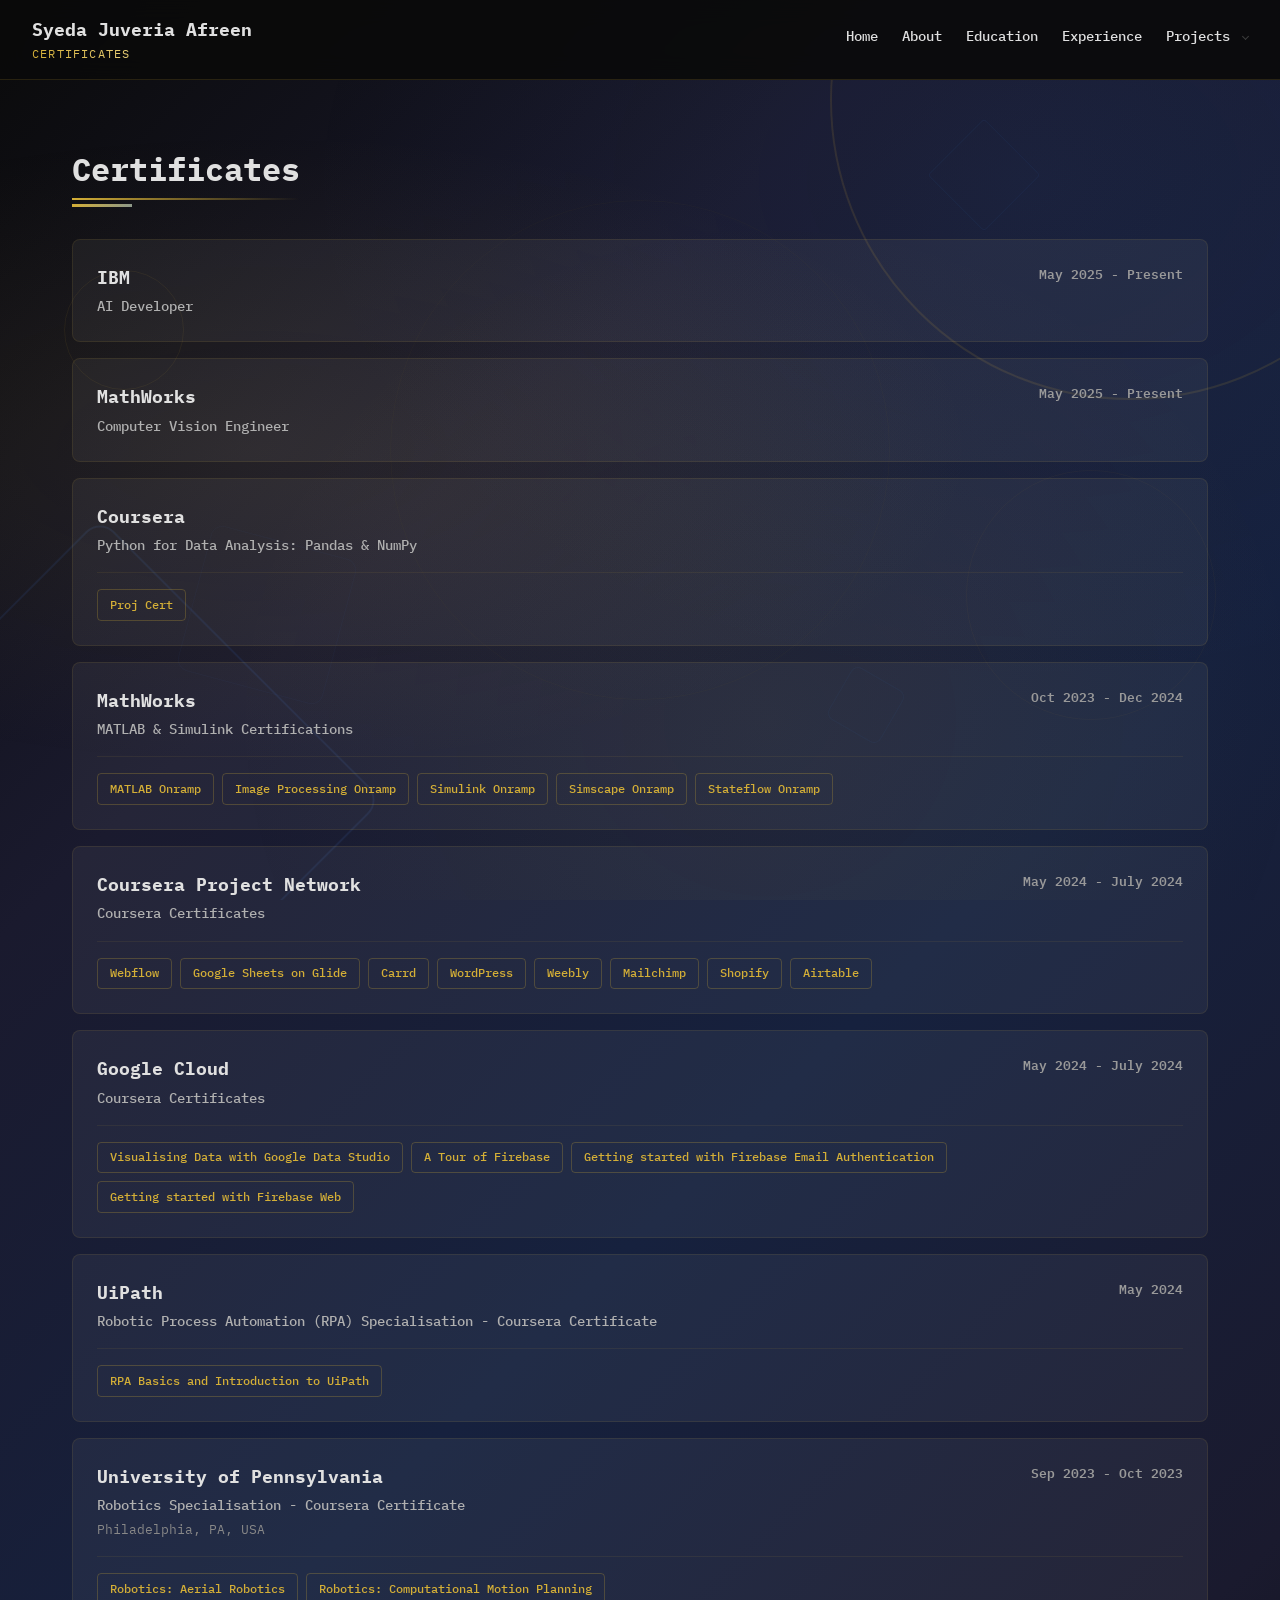
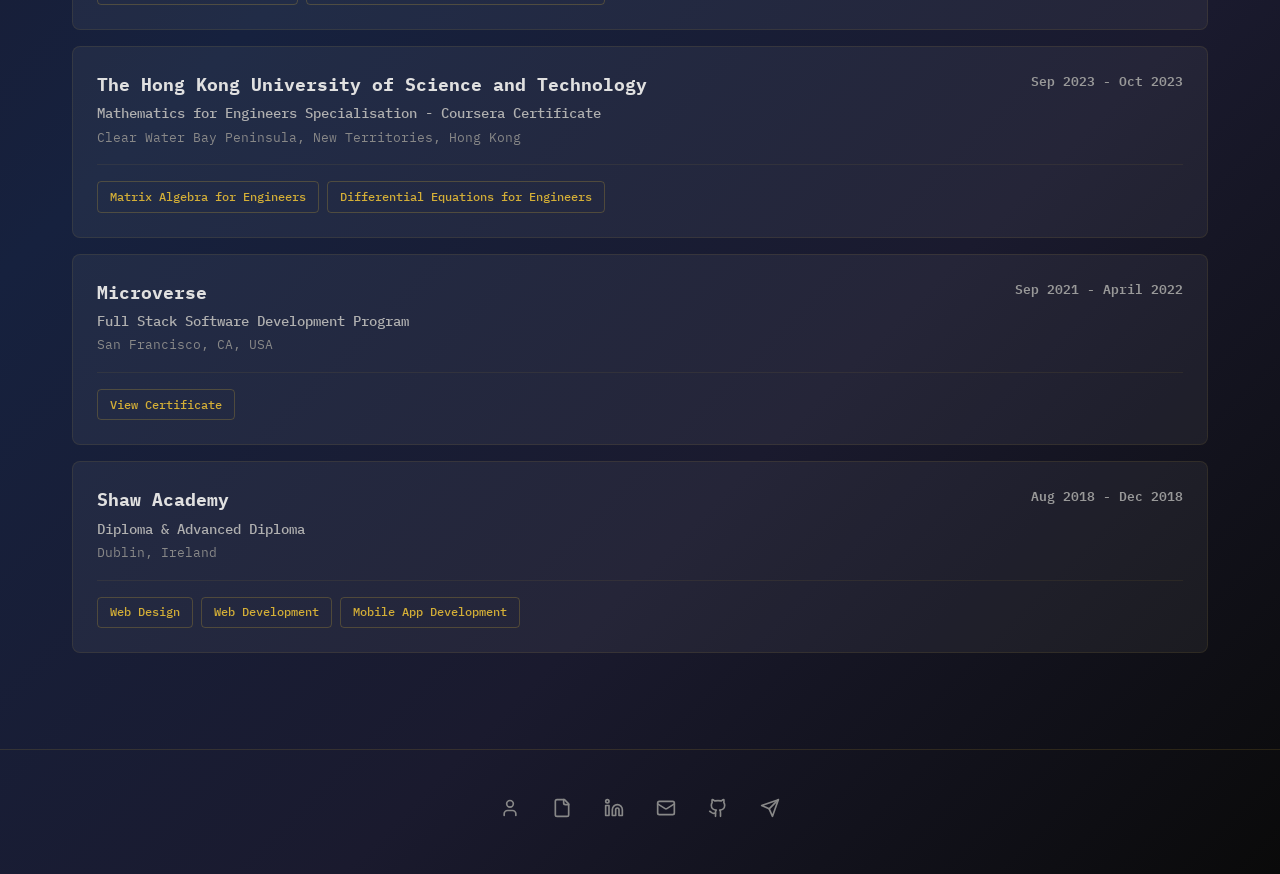
==== commit 3b0afaeb: "Add 80 live projects, allwebsites.md index, and site-wide animations - Add 80 missing live projects " ====
--- a/pages/certificates.html
+++ b/pages/certificates.html
@@ -10,6 +10,7 @@
     <link href="https://fonts.googleapis.com/css2?family=IBM+Plex+Mono:wght@400;500;600;700&display=swap" rel="stylesheet">
     <link rel="stylesheet" href="../assets/css/portfolio.css">
     <link rel="stylesheet" href="../assets/css/certificates.css">
+    <link rel="stylesheet" href="../assets/css/animations.css">
 </head>
 <body>
     <div class="bg-decoration"></div>
@@ -254,6 +255,7 @@
         </div>
     </footer>
 
+    <script src="../assets/js/animations.js" defer></script>
     <script>
         const navToggle = document.querySelector('.nav-toggle');
         const navLinks = document.querySelector('.nav-links');
@@ -277,15 +279,6 @@
                 navDropdown.classList.remove('open');
             });
         });
-        const observer = new IntersectionObserver((entries) => {
-            entries.forEach(entry => {
-                if (entry.isIntersecting) entry.target.classList.add('visible');
-            });
-        }, { threshold: 0.1 });
-        document.querySelectorAll('.cert-card').forEach(el => {
-            el.classList.add('fade-up');
-            observer.observe(el);
-        });
     </script>
 </body>
 </html>
--- a/assets/css/portfolio.css
+++ b/assets/css/portfolio.css
@@ -199,8 +199,13 @@
     transition: width 0.3s ease;
 }
 
-.nav-links a:hover::after {
+.nav-links a:hover::after,
+.nav-links a.active::after {
     width: 100%;
+}
+
+.nav-links a.active {
+    color: #d4af37;
 }
 
 /* Dropdown */
@@ -466,6 +471,8 @@
 .project-thumb {
     height: 140px;
     width: 100%;
+    object-fit: cover;
+    display: block;
 }
 
 .project-info {
@@ -496,14 +503,28 @@
 }
 
 .article-card {
-    display: block;
-    padding: 1.25rem 1.5rem;
+    display: flex;
+    align-items: center;
+    gap: 1.25rem;
+    padding: 1rem 1.5rem;
     background: rgba(255, 255, 255, 0.05);
     border-radius: 8px;
     text-decoration: none;
     color: #e0e0e0;
     transition: all 0.3s ease;
     border: 1px solid rgba(212, 175, 55, 0.1);
+}
+
+.article-thumb {
+    width: 80px;
+    height: 80px;
+    min-width: 80px;
+    border-radius: 6px;
+    object-fit: cover;
+}
+
+.article-text {
+    flex: 1;
 }
 
 .article-card:hover {
@@ -667,4 +688,10 @@
     .project-thumb {
         height: 100px;
     }
-}
+
+    .article-thumb {
+        width: 60px;
+        height: 60px;
+        min-width: 60px;
+    }
+}
--- a/assets/css/animations.css
+++ b/assets/css/animations.css
@@ -0,0 +1,728 @@
+/* ==========================================================================
+   Animations & Transitions
+   Shared by portfolio, education, experience and certificates pages.
+   Everything here is progressive enhancement and is disabled under
+   prefers-reduced-motion.
+   ========================================================================== */
+
+:root {
+    --gold: #d4af37;
+    --gold-light: #e0c050;
+    --blue: #4682dc;
+    --ease-out: cubic-bezier(0.22, 1, 0.36, 1);
+    --ease-spring: cubic-bezier(0.34, 1.56, 0.64, 1);
+}
+
+/* --------------------------------------------------------------------------
+   Scroll progress bar
+   -------------------------------------------------------------------------- */
+.scroll-progress {
+    position: fixed;
+    top: 0;
+    left: 0;
+    height: 3px;
+    width: 100%;
+    background: linear-gradient(90deg, var(--gold), var(--blue), var(--gold));
+    background-size: 200% 100%;
+    transform-origin: left;
+    transform: scaleX(0);
+    z-index: 1000;
+    pointer-events: none;
+    animation: gradient-slide 4s linear infinite;
+}
+
+@keyframes gradient-slide {
+    from { background-position: 0% 0; }
+    to   { background-position: 200% 0; }
+}
+
+/* --------------------------------------------------------------------------
+   Cursor glow (pointer devices only)
+   -------------------------------------------------------------------------- */
+.cursor-glow {
+    position: fixed;
+    top: 0;
+    left: 0;
+    width: 420px;
+    height: 420px;
+    margin: -210px 0 0 -210px;
+    border-radius: 50%;
+    background: radial-gradient(circle, rgba(212, 175, 55, 0.10) 0%, rgba(70, 130, 220, 0.05) 35%, transparent 65%);
+    pointer-events: none;
+    z-index: 0;
+    opacity: 0;
+    transition: opacity 0.6s ease;
+    will-change: transform;
+}
+
+.cursor-glow.on {
+    opacity: 1;
+}
+
+@media (hover: none), (pointer: coarse) {
+    .cursor-glow { display: none; }
+}
+
+/* --------------------------------------------------------------------------
+   Page load
+   -------------------------------------------------------------------------- */
+.navbar {
+    animation: nav-drop 0.7s var(--ease-out) both;
+}
+
+@keyframes nav-drop {
+    from { transform: translateY(-100%); opacity: 0; }
+    to   { transform: translateY(0); opacity: 1; }
+}
+
+.nav-title {
+    background: linear-gradient(90deg, var(--gold) 0%, #fff3c4 50%, var(--gold) 100%);
+    background-size: 200% auto;
+    -webkit-background-clip: text;
+    background-clip: text;
+    -webkit-text-fill-color: transparent;
+    animation: text-shimmer 5s linear infinite;
+}
+
+@keyframes text-shimmer {
+    to { background-position: 200% center; }
+}
+
+.nav-links li {
+    animation: nav-item-in 0.5s var(--ease-out) both;
+}
+
+.nav-links li:nth-child(1) { animation-delay: 0.25s; }
+.nav-links li:nth-child(2) { animation-delay: 0.32s; }
+.nav-links li:nth-child(3) { animation-delay: 0.39s; }
+.nav-links li:nth-child(4) { animation-delay: 0.46s; }
+.nav-links li:nth-child(5) { animation-delay: 0.53s; }
+.nav-links li:nth-child(6) { animation-delay: 0.60s; }
+
+@keyframes nav-item-in {
+    from { opacity: 0; transform: translateY(-8px); }
+    to   { opacity: 1; transform: translateY(0); }
+}
+
+/* Dropdown: fade + slide instead of a hard display toggle */
+@media (min-width: 737px) {
+    .dropdown-menu {
+        display: block;
+        opacity: 0;
+        visibility: hidden;
+        transform: translate(-50%, 8px);
+        transition: opacity 0.25s var(--ease-out), transform 0.25s var(--ease-out), visibility 0s linear 0.25s;
+    }
+
+    .nav-dropdown:hover .dropdown-menu,
+    .nav-dropdown:focus-within .dropdown-menu {
+        opacity: 1;
+        visibility: visible;
+        transform: translate(-50%, 0);
+        transition-delay: 0s;
+    }
+
+    .dropdown-menu li a {
+        transition: background 0.2s, padding-left 0.2s var(--ease-out), color 0.2s;
+    }
+
+    .dropdown-menu li a:hover {
+        padding-left: 1.4rem;
+        color: var(--gold);
+    }
+}
+
+/* --------------------------------------------------------------------------
+   Section reveals
+   -------------------------------------------------------------------------- */
+.section .container {
+    opacity: 0;
+    transform: translateY(24px);
+    transition: opacity 0.8s var(--ease-out), transform 0.8s var(--ease-out);
+}
+
+.section.in-view .container {
+    opacity: 1;
+    transform: none;
+}
+
+/* Heading: slide in with a gold sweep underline */
+.section h1,
+.section h2 {
+    position: relative;
+    display: inline-block;
+}
+
+.section h1::after,
+.section h2::after {
+    content: '';
+    position: absolute;
+    left: 0;
+    bottom: -4px;
+    height: 2px;
+    width: 100%;
+    background: linear-gradient(90deg, var(--gold), transparent);
+    transform: scaleX(0);
+    transform-origin: left;
+    transition: transform 0.9s var(--ease-out) 0.25s;
+}
+
+.section.in-view h1::after,
+.section.in-view h2::after {
+    transform: scaleX(1);
+}
+
+/* Divider grows out from the left */
+.divider {
+    transform: scaleX(0);
+    transform-origin: left;
+    transition: transform 0.9s var(--ease-out) 0.3s;
+    background-size: 200% 100%;
+    animation: gradient-slide 3s linear infinite;
+}
+
+.section.in-view .divider {
+    transform: scaleX(1);
+}
+
+/* Header buttons pop in after the title */
+.section-header .btn-primary {
+    opacity: 0;
+    transform: translateX(16px);
+    transition: opacity 0.6s var(--ease-out) 0.35s, transform 0.6s var(--ease-out) 0.35s, background 0.2s, box-shadow 0.3s;
+}
+
+.section.in-view .section-header .btn-primary {
+    opacity: 1;
+    transform: translateX(0);
+}
+
+/* --------------------------------------------------------------------------
+   Staggered reveal for cards / list items
+   JS applies a per-item inline transition-delay for the reveal and clears it afterwards.
+   -------------------------------------------------------------------------- */
+.fade-up {
+    opacity: 0;
+    transform: translateY(28px) scale(0.98);
+    transition: opacity 0.7s var(--ease-out), transform 0.7s var(--ease-out);
+}
+
+.fade-up.visible {
+    opacity: 1;
+    transform: translateY(0) scale(1);
+}
+
+.fade-left {
+    opacity: 0;
+    transform: translateX(-32px);
+    transition: opacity 0.7s var(--ease-out), transform 0.7s var(--ease-out);
+}
+
+.fade-left.visible {
+    opacity: 1;
+    transform: translateX(0);
+}
+
+/* --------------------------------------------------------------------------
+   Project cards
+   -------------------------------------------------------------------------- */
+.project-card {
+    position: relative;
+    isolation: isolate;
+    transition:
+        transform 0.5s var(--ease-out),
+        opacity 0.7s var(--ease-out),
+        box-shadow 0.45s var(--ease-out),
+        border-color 0.45s var(--ease-out);
+    will-change: transform;
+}
+
+.project-card:hover {
+    transform: translateY(-8px) scale(1.015);
+    border-color: rgba(212, 175, 55, 0.45);
+    box-shadow:
+        0 18px 40px rgba(0, 0, 0, 0.45),
+        0 0 0 1px rgba(212, 175, 55, 0.15),
+        0 12px 32px rgba(212, 175, 55, 0.12);
+}
+
+/* Thumb zoom + subtle brightness on hover */
+.project-card .project-thumb {
+    transition: transform 0.7s var(--ease-out), filter 0.5s ease, opacity 0.6s ease;
+    transform-origin: center;
+}
+
+.project-card:hover .project-thumb {
+    transform: scale(1.07);
+    filter: brightness(1.08) saturate(1.1);
+}
+
+/* Blur-up image loading */
+img.lazy-img {
+    opacity: 0;
+    filter: blur(6px);
+    transition: opacity 0.6s ease, filter 0.6s ease, transform 0.7s var(--ease-out);
+}
+
+img.lazy-img.loaded {
+    opacity: 1;
+    filter: blur(0);
+}
+
+/* Diagonal shine sweep across the card */
+.project-card::before {
+    content: '';
+    position: absolute;
+    inset: 0;
+    z-index: 2;
+    background: linear-gradient(115deg, transparent 30%, rgba(255, 255, 255, 0.10) 48%, rgba(255, 255, 255, 0.18) 50%, rgba(255, 255, 255, 0.10) 52%, transparent 70%);
+    transform: translateX(-120%);
+    pointer-events: none;
+    transition: transform 0s;
+}
+
+.project-card:hover::before {
+    transform: translateX(120%);
+    transition: transform 0.9s var(--ease-out);
+}
+
+/* Title and stack slide slightly on hover */
+.project-info h3,
+.project-info p {
+    transition: transform 0.4s var(--ease-out), color 0.3s ease;
+}
+
+.project-card:hover .project-info h3 {
+    transform: translateX(4px);
+    color: var(--gold-light);
+}
+
+.project-card:hover .project-info p {
+    transform: translateX(4px);
+}
+
+/* Small "open" arrow in the corner */
+.project-card .project-info {
+    position: relative;
+}
+
+.project-card .project-info::after {
+    content: '↗';
+    position: absolute;
+    right: 1.1rem;
+    top: 50%;
+    transform: translate(8px, -50%);
+    opacity: 0;
+    color: var(--gold);
+    font-size: 1.1em;
+    transition: opacity 0.3s ease, transform 0.4s var(--ease-spring);
+}
+
+.project-card:hover .project-info::after {
+    opacity: 1;
+    transform: translate(0, -50%);
+}
+
+.project-card.no-link .project-info::after {
+    display: none;
+}
+
+/* --------------------------------------------------------------------------
+   Article cards
+   -------------------------------------------------------------------------- */
+.article-card {
+    position: relative;
+    overflow: hidden;
+    transition: transform 0.4s var(--ease-out), box-shadow 0.4s ease, border-color 0.4s ease, background 0.4s ease;
+}
+
+.article-card::before {
+    content: '';
+    position: absolute;
+    left: 0;
+    top: 0;
+    bottom: 0;
+    width: 3px;
+    background: linear-gradient(180deg, var(--gold), var(--blue));
+    transform: scaleY(0);
+    transform-origin: top;
+    transition: transform 0.4s var(--ease-out);
+}
+
+.article-card:hover::before {
+    transform: scaleY(1);
+}
+
+.article-card:hover {
+    transform: translateX(10px);
+    border-color: rgba(212, 175, 55, 0.35);
+    background: rgba(255, 255, 255, 0.07);
+}
+
+.article-thumb {
+    transition: transform 0.5s var(--ease-spring), box-shadow 0.4s ease;
+}
+
+.article-card:hover .article-thumb {
+    transform: rotate(-3deg) scale(1.08);
+    box-shadow: 0 8px 20px rgba(0, 0, 0, 0.4);
+}
+
+.article-card h3 {
+    transition: color 0.3s ease;
+}
+
+.article-card:hover h3 {
+    color: var(--gold-light);
+}
+
+/* --------------------------------------------------------------------------
+   Timeline (education / experience)
+   -------------------------------------------------------------------------- */
+.timeline-item {
+    opacity: 0;
+    transform: translateX(-30px);
+    transition: opacity 0.7s var(--ease-out), transform 0.7s var(--ease-out);
+}
+
+.timeline-item.visible {
+    opacity: 1;
+    transform: translateX(0);
+}
+
+.timeline-marker {
+    transition: transform 0.4s var(--ease-spring), box-shadow 0.4s ease;
+}
+
+.timeline-item:hover .timeline-marker {
+    transform: scale(1.4);
+    box-shadow: 0 0 0 6px rgba(212, 175, 55, 0.15);
+}
+
+.timeline-marker.current {
+    animation: marker-pulse 2.2s ease-in-out infinite;
+}
+
+@keyframes marker-pulse {
+    0%, 100% { box-shadow: 0 0 0 0 rgba(212, 175, 55, 0.55); }
+    60%      { box-shadow: 0 0 0 12px rgba(212, 175, 55, 0); }
+}
+
+.timeline-content {
+    transition: transform 0.4s var(--ease-out), box-shadow 0.4s ease, border-color 0.4s ease;
+}
+
+.timeline-item:hover .timeline-content {
+    transform: translateX(6px);
+    box-shadow: 0 12px 30px rgba(0, 0, 0, 0.35);
+}
+
+.timeline-logo {
+    transition: transform 0.5s var(--ease-spring), filter 0.4s ease;
+}
+
+.timeline-item:hover .timeline-logo {
+    transform: scale(1.08) rotate(-2deg);
+}
+
+.tag {
+    transition: transform 0.25s var(--ease-spring), background 0.25s ease, color 0.25s ease, border-color 0.25s ease;
+}
+
+.tag:hover {
+    transform: translateY(-2px);
+    background: rgba(212, 175, 55, 0.18);
+}
+
+/* --------------------------------------------------------------------------
+   Buttons & links
+   -------------------------------------------------------------------------- */
+.btn-primary,
+.btn-outline,
+.tag-link {
+    position: relative;
+    overflow: hidden;
+    isolation: isolate;
+}
+
+.btn-primary::before,
+.btn-outline::before {
+    content: '';
+    position: absolute;
+    inset: 0;
+    z-index: -1;
+    background: linear-gradient(115deg, transparent 35%, rgba(255, 255, 255, 0.35) 50%, transparent 65%);
+    transform: translateX(-120%);
+    transition: transform 0s;
+}
+
+.btn-primary:hover::before,
+.btn-outline:hover::before {
+    transform: translateX(120%);
+    transition: transform 0.7s var(--ease-out);
+}
+
+.btn-primary:hover {
+    transform: translateY(-2px) scale(1.03);
+    box-shadow: 0 10px 24px rgba(212, 175, 55, 0.3);
+}
+
+.btn-primary:active {
+    transform: translateY(0) scale(0.98);
+}
+
+/* Tag links fill from the left */
+.tag-link::before {
+    content: '';
+    position: absolute;
+    inset: 0;
+    z-index: -1;
+    background: var(--gold);
+    transform: scaleX(0);
+    transform-origin: left;
+    transition: transform 0.35s var(--ease-out);
+}
+
+.tag-link:hover {
+    background: transparent;
+    transform: translateY(-2px);
+    box-shadow: 0 8px 18px rgba(212, 175, 55, 0.25);
+}
+
+.tag-link:hover::before {
+    transform: scaleX(1);
+}
+
+/* Click ripple (span injected by JS) */
+.ripple {
+    position: absolute;
+    border-radius: 50%;
+    background: rgba(255, 255, 255, 0.45);
+    transform: scale(0);
+    animation: ripple 0.6s var(--ease-out) forwards;
+    pointer-events: none;
+    z-index: 1;
+}
+
+@keyframes ripple {
+    to { transform: scale(4); opacity: 0; }
+}
+
+.footer-links a {
+    position: relative;
+    text-decoration: none;
+    transition: color 0.3s ease, transform 0.3s var(--ease-spring);
+    display: inline-block;
+}
+
+.footer-links a::after {
+    content: '';
+    position: absolute;
+    left: 0;
+    bottom: -3px;
+    width: 100%;
+    height: 1px;
+    background: var(--gold);
+    transform: scaleX(0);
+    transform-origin: right;
+    transition: transform 0.35s var(--ease-out);
+}
+
+.footer-links a:hover {
+    transform: translateY(-2px);
+}
+
+.footer-links a:hover::after {
+    transform: scaleX(1);
+    transform-origin: left;
+}
+
+.timeline-org {
+    transition: color 0.3s ease, letter-spacing 0.3s ease;
+}
+
+.timeline-org:hover {
+    letter-spacing: 0.02em;
+}
+
+/* --------------------------------------------------------------------------
+   About section
+   -------------------------------------------------------------------------- */
+.about-photo {
+    animation: photo-float 6s ease-in-out infinite;
+    transition: transform 0.5s var(--ease-out), box-shadow 0.5s ease, border-color 0.5s ease;
+    box-shadow: 0 20px 40px rgba(0, 0, 0, 0.35);
+}
+
+.about-photo:hover {
+    animation-play-state: paused;
+    transform: scale(1.04) rotate(-1deg);
+    border-color: rgba(212, 175, 55, 0.7);
+    box-shadow: 0 25px 50px rgba(0, 0, 0, 0.5), 0 0 40px rgba(212, 175, 55, 0.2);
+}
+
+@keyframes photo-float {
+    0%, 100% { transform: translateY(0); }
+    50%      { transform: translateY(-10px); }
+}
+
+.about-text {
+    opacity: 0;
+    transform: translateY(16px);
+    transition: opacity 0.9s var(--ease-out) 0.2s, transform 0.9s var(--ease-out) 0.2s;
+}
+
+.about-text.visible {
+    opacity: 1;
+    transform: none;
+}
+
+/* --------------------------------------------------------------------------
+   Ambient background motion
+   -------------------------------------------------------------------------- */
+.bg-decoration::before {
+    animation: drift-a 26s ease-in-out infinite alternate;
+}
+
+.bg-decoration::after {
+    animation: drift-b 32s ease-in-out infinite alternate;
+}
+
+@keyframes drift-a {
+    from { transform: translate(0, 0) scale(1); }
+    to   { transform: translate(-40px, 30px) scale(1.08); }
+}
+
+@keyframes drift-b {
+    from { transform: rotate(45deg) translate(0, 0); }
+    to   { transform: rotate(60deg) translate(30px, -30px); }
+}
+
+.bg-shape {
+    animation: shape-spin 40s linear infinite;
+}
+
+.bg-shape--circle-sm { animation-duration: 28s; }
+.bg-shape--diamond   { animation-duration: 36s; animation-direction: reverse; }
+.bg-shape--circle-md { animation-duration: 44s; }
+.bg-shape--square    { animation-duration: 50s; animation-direction: reverse; }
+.bg-shape--hex       { animation-duration: 32s; }
+
+@keyframes shape-spin {
+    from { rotate: 0deg; }
+    to   { rotate: 360deg; }
+}
+
+.bg-shape--circle-lg {
+    animation: breathe 12s ease-in-out infinite;
+}
+
+@keyframes breathe {
+    0%, 100% { transform: translate(-50%, -50%) scale(1); opacity: 0.5; }
+    50%      { transform: translate(-50%, -50%) scale(1.12); opacity: 0.8; }
+}
+
+/* --------------------------------------------------------------------------
+   Back to top
+   -------------------------------------------------------------------------- */
+.back-to-top {
+    position: fixed;
+    right: 1.5rem;
+    bottom: 1.5rem;
+    width: 44px;
+    height: 44px;
+    border-radius: 50%;
+    border: 1px solid rgba(212, 175, 55, 0.4);
+    background: rgba(15, 15, 30, 0.9);
+    color: var(--gold);
+    font-size: 1.1rem;
+    display: grid;
+    place-items: center;
+    cursor: pointer;
+    opacity: 0;
+    transform: translateY(16px) scale(0.8);
+    pointer-events: none;
+    transition: opacity 0.35s ease, transform 0.35s var(--ease-spring), background 0.3s ease, box-shadow 0.3s ease;
+    z-index: 900;
+    backdrop-filter: blur(8px);
+    -webkit-backdrop-filter: blur(8px);
+}
+
+.back-to-top.show {
+    opacity: 1;
+    transform: translateY(0) scale(1);
+    pointer-events: auto;
+}
+
+.back-to-top:hover {
+    background: var(--gold);
+    color: #0a0a0a;
+    box-shadow: 0 10px 24px rgba(212, 175, 55, 0.35);
+    transform: translateY(-3px) scale(1.06);
+}
+
+/* --------------------------------------------------------------------------
+   Hamburger + mobile nav
+   -------------------------------------------------------------------------- */
+@media (max-width: 736px) {
+    .nav-links {
+        display: flex;
+        opacity: 0;
+        visibility: hidden;
+        transform: translateY(-10px);
+        transition: opacity 0.3s var(--ease-out), transform 0.3s var(--ease-out), visibility 0s linear 0.3s;
+    }
+
+    .nav-links.active {
+        opacity: 1;
+        visibility: visible;
+        transform: translateY(0);
+        transition-delay: 0s;
+    }
+
+    .nav-links li {
+        animation: none;
+    }
+
+    .project-card:hover {
+        transform: translateY(-4px);
+    }
+}
+
+/* --------------------------------------------------------------------------
+   Reduced motion
+   -------------------------------------------------------------------------- */
+@media (prefers-reduced-motion: reduce) {
+    *,
+    *::before,
+    *::after {
+        animation-duration: 0.001ms !important;
+        animation-iteration-count: 1 !important;
+        transition-duration: 0.001ms !important;
+        transition-delay: 0s !important;
+        scroll-behavior: auto !important;
+    }
+
+    .section .container,
+    .fade-up,
+    .fade-left,
+    .timeline-item,
+    .about-text,
+    .section-header .btn-primary,
+    img.lazy-img {
+        opacity: 1 !important;
+        transform: none !important;
+        filter: none !important;
+    }
+
+    .divider,
+    .section h1::after,
+    .section h2::after {
+        transform: scaleX(1) !important;
+    }
+
+    .cursor-glow,
+    .scroll-progress {
+        display: none;
+    }
+}
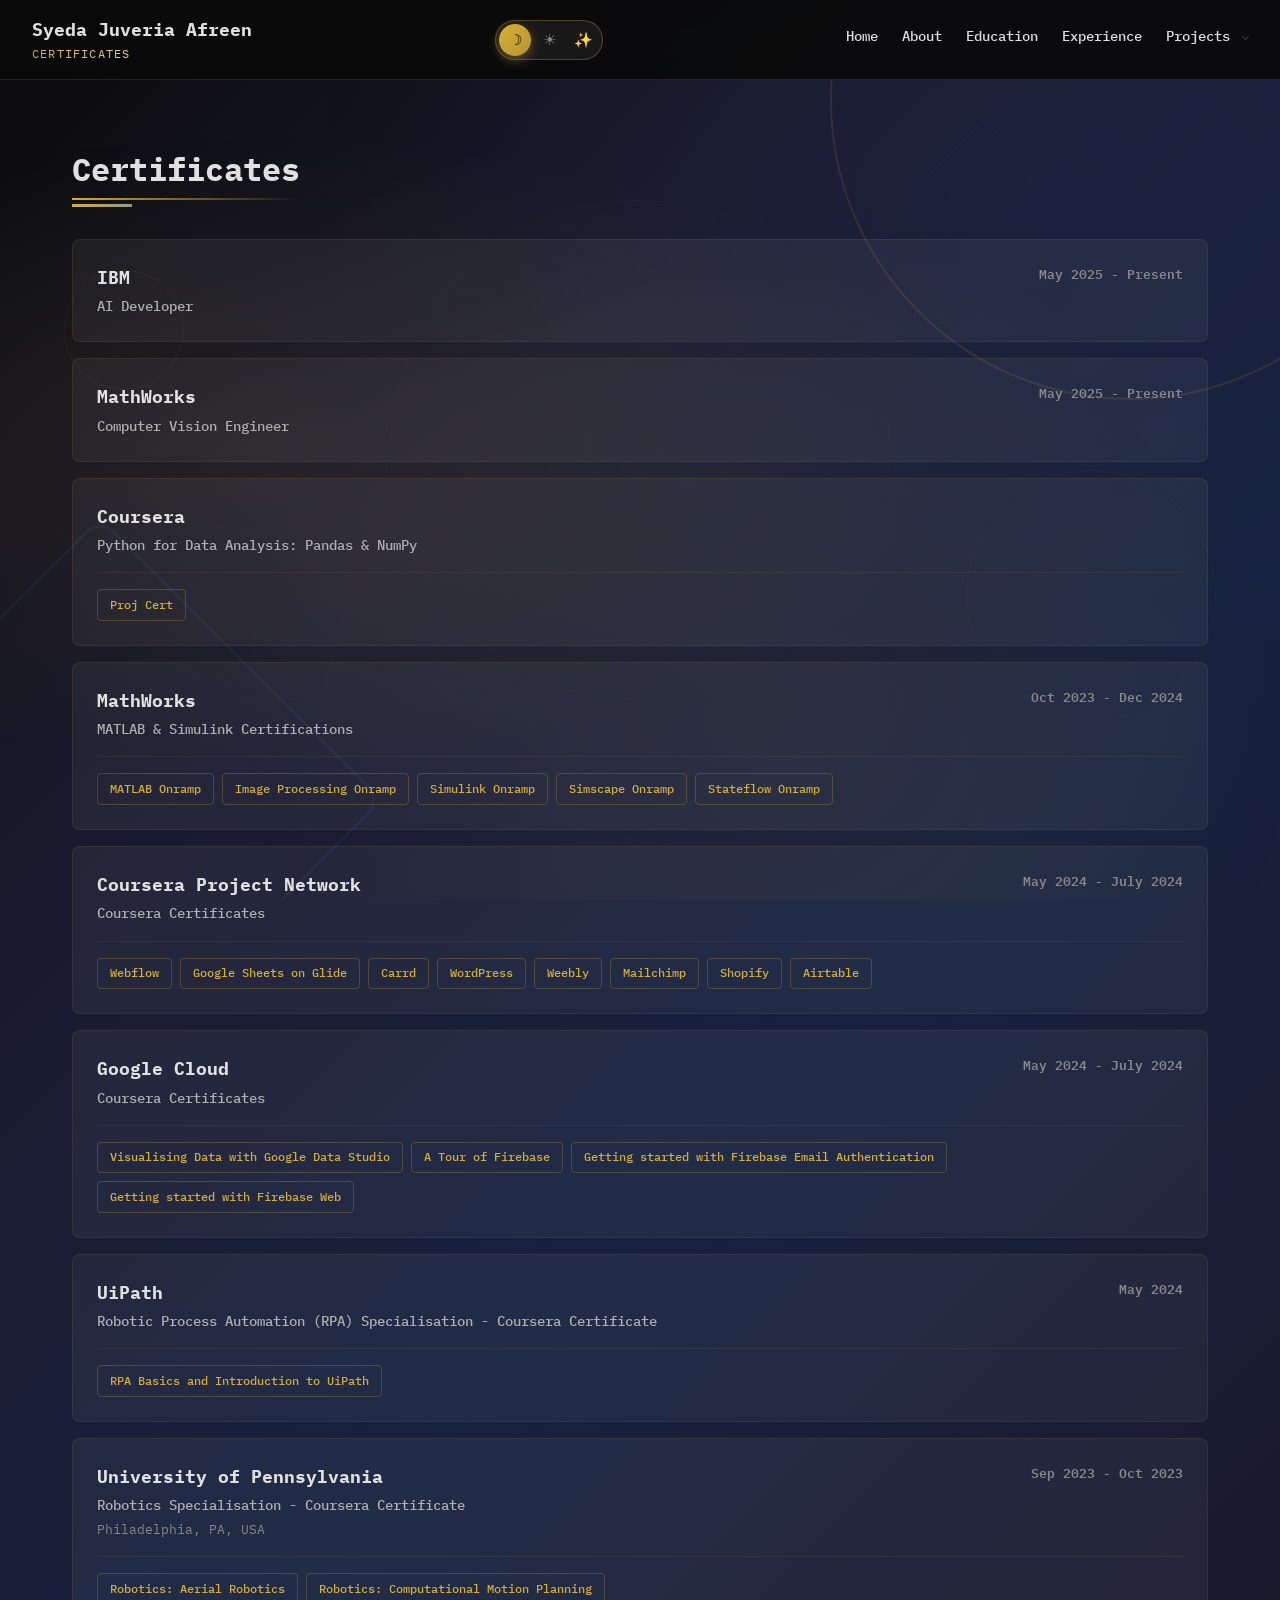
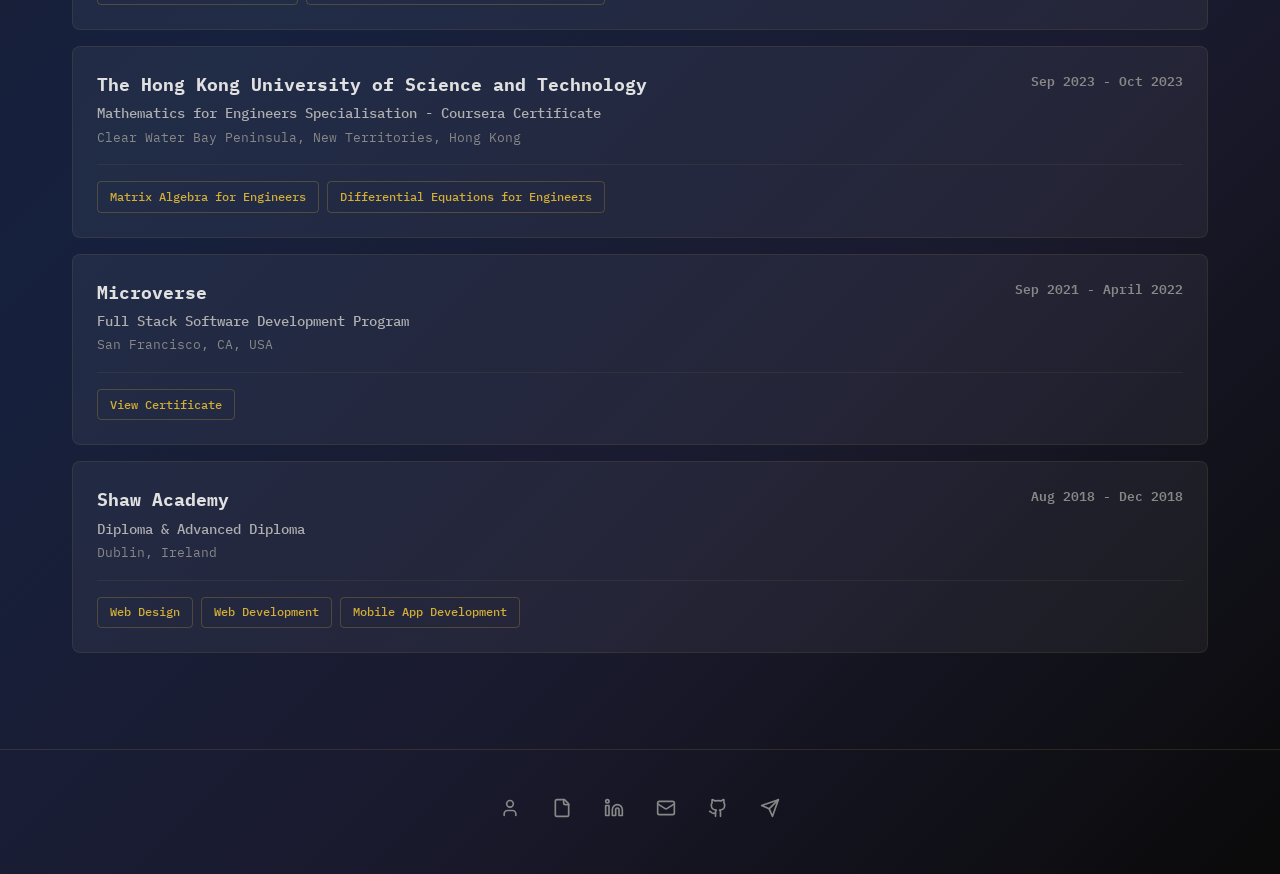
==== commit c54ab6b7: "Add Serene (light) and Aurora (animated colour) themes with switcher - Convert every hardcoded colou" ====
--- a/pages/certificates.html
+++ b/pages/certificates.html
@@ -8,6 +8,11 @@
     <link rel="preconnect" href="https://fonts.googleapis.com">
     <link rel="preconnect" href="https://fonts.gstatic.com" crossorigin>
     <link href="https://fonts.googleapis.com/css2?family=IBM+Plex+Mono:wght@400;500;600;700&display=swap" rel="stylesheet">
+    <script>
+        // Apply the saved theme before first paint to avoid a flash
+        try { var t = localStorage.getItem('sja-theme'); if (t && t !== 'dark') document.documentElement.setAttribute('data-theme', t); } catch (e) {}
+    </script>
+    <link rel="stylesheet" href="../assets/css/themes.css">
     <link rel="stylesheet" href="../assets/css/portfolio.css">
     <link rel="stylesheet" href="../assets/css/certificates.css">
     <link rel="stylesheet" href="../assets/css/animations.css">
@@ -255,6 +260,7 @@
         </div>
     </footer>
 
+    <script src="../assets/js/theme.js" defer></script>
     <script src="../assets/js/animations.js" defer></script>
     <script>
         const navToggle = document.querySelector('.nav-toggle');
--- a/assets/css/themes.css
+++ b/assets/css/themes.css
@@ -0,0 +1,466 @@
+/* ==========================================================================
+   Themes
+   Every stylesheet reads colours from these variables. Three themes:
+     - "dark"   (default)  — the original gold-on-midnight look
+     - "light"  (Serene)   — soft, warm, peaceful daylight palette
+     - "aurora" (Aurora)   — all the colours at once, animated
+   The active theme is `data-theme` on <html>, persisted in localStorage.
+   Load this file FIRST so the variables exist before other stylesheets.
+   ========================================================================== */
+
+:root {
+    color-scheme: dark;
+
+    --accent: #d4af37;
+    --accent-rgb: 212, 175, 55;
+    --accent-light: #e0c050;
+    --accent-dark: #b8962e;
+    --accent-glow: #fff3c4;
+    --on-accent: #0a0a0a;
+
+    --accent2: #4682dc;
+    --accent2-rgb: 70, 130, 220;
+    --accent2-light: #8fb4ee;
+
+    --bg: linear-gradient(135deg, #0a0a0a 0%, #1a1a2e 25%, #16213e 50%, #1a1a2e 75%, #0a0a0a 100%);
+    --bg-deep: #0a0a0a;
+    --bg-mid: #1a1a2e;
+    --nav-bg: rgba(10, 10, 10, 0.92);
+    --panel-bg: rgba(15, 15, 30, 0.97);
+    --panel-bg-2: rgba(12, 12, 24, 0.98);
+    --backdrop: radial-gradient(ellipse at center, rgba(26, 26, 46, 0.75), rgba(5, 5, 12, 0.9));
+    --landing-overlay: linear-gradient(135deg, rgba(10, 10, 10, 0.8) 0%, rgba(26, 26, 46, 0.75) 50%, rgba(10, 10, 10, 0.8) 100%);
+
+    --text: #e0e0e0;
+    --text-strong: #ffffff;
+    --text-soft: #b0b0b0;
+    --muted: #888888;
+    --muted-2: #7a7a6e;
+    --muted-3: #3d3d3d;
+    --muted-3-rgb: 61, 61, 61;
+
+    --fg-rgb: 255, 255, 255;      /* translucent surfaces: rgba(var(--fg-rgb), .05) */
+    --shadow-rgb: 0, 0, 0;
+
+    --theme-transition: background-color 0.6s ease, background 0.6s ease, color 0.6s ease, border-color 0.6s ease, box-shadow 0.6s ease;
+}
+
+/* --------------------------------------------------------------------------
+   Serene — light theme
+   -------------------------------------------------------------------------- */
+:root[data-theme="light"] {
+    color-scheme: light;
+
+    --accent: #b8891b;
+    --accent-rgb: 184, 137, 27;
+    --accent-light: #d1a12f;
+    --accent-dark: #9a7116;
+    --accent-glow: #fff1c2;
+    --on-accent: #1a1608;
+
+    --accent2: #3b7dd8;
+    --accent2-rgb: 59, 125, 216;
+    --accent2-light: #2f66b8;
+
+    --bg: linear-gradient(135deg, #fbf8f1 0%, #f3f6fb 40%, #f8f3ea 70%, #f4f7f4 100%);
+    --bg-deep: #fbf9f4;
+    --bg-mid: #ffffff;
+    --nav-bg: rgba(255, 253, 248, 0.88);
+    --panel-bg: rgba(255, 255, 255, 0.97);
+    --panel-bg-2: rgba(250, 248, 243, 0.98);
+    --backdrop: radial-gradient(ellipse at center, rgba(240, 236, 226, 0.7), rgba(200, 205, 215, 0.85));
+    --landing-overlay: linear-gradient(135deg, rgba(253, 251, 246, 0.82) 0%, rgba(240, 244, 250, 0.78) 50%, rgba(253, 251, 246, 0.82) 100%);
+
+    --text: #2a2f3a;
+    --text-strong: #14181f;
+    --text-soft: #4f5663;
+    --muted: #6e7480;
+    --muted-2: #8a8f7a;
+    --muted-3: #9a9a9a;
+    --muted-3-rgb: 154, 154, 154;
+
+    --fg-rgb: 20, 24, 32;
+    --shadow-rgb: 60, 70, 90;
+}
+
+:root[data-theme="light"] body {
+    background-attachment: fixed;
+}
+
+:root[data-theme="light"] .project-card,
+:root[data-theme="light"] .article-card,
+:root[data-theme="light"] .timeline-content,
+:root[data-theme="light"] .cert-card {
+    background: rgba(255, 255, 255, 0.72);
+    box-shadow: 0 4px 18px rgba(var(--shadow-rgb), 0.06);
+}
+
+:root[data-theme="light"] .project-card:hover {
+    box-shadow: 0 18px 40px rgba(var(--shadow-rgb), 0.16), 0 0 0 1px rgba(var(--accent-rgb), 0.2);
+}
+
+:root[data-theme="light"] .section-bg-icons .icon {
+    opacity: 0.05;
+}
+
+:root[data-theme="light"] .cursor-glow {
+    background: radial-gradient(circle, rgba(var(--accent-rgb), 0.12) 0%, rgba(var(--accent2-rgb), 0.06) 35%, transparent 65%);
+}
+
+/* soft floating clouds for the peaceful feel */
+:root[data-theme="light"] .bg-decoration {
+    background:
+        radial-gradient(ellipse at 15% 30%, rgba(184, 137, 27, 0.10) 0%, transparent 45%),
+        radial-gradient(ellipse at 85% 20%, rgba(59, 125, 216, 0.10) 0%, transparent 45%),
+        radial-gradient(ellipse at 60% 85%, rgba(120, 190, 150, 0.10) 0%, transparent 45%);
+}
+
+:root[data-theme="light"] .btn-details,
+:root[data-theme="light"] .btn-primary {
+    color: #fffdf6;
+}
+
+:root[data-theme="light"] .doc-body iframe {
+    background: #fff;
+}
+
+/* --------------------------------------------------------------------------
+   Aurora — everything, animated
+   -------------------------------------------------------------------------- */
+:root[data-theme="aurora"] {
+    color-scheme: dark;
+
+    --accent: #ffd166;
+    --accent-rgb: 255, 209, 102;
+    --accent-light: #ffe08a;
+    --accent-dark: #f4b942;
+    --accent-glow: #fff7d6;
+    --on-accent: #1a1030;
+
+    --accent2: #4cc9f0;
+    --accent2-rgb: 76, 201, 240;
+    --accent2-light: #9ee6ff;
+
+    --bg: linear-gradient(135deg, #0f0c29, #302b63, #1a2a6c, #b21f66, #f7971e, #0f9b8e, #24243e);
+    --bg-deep: #0d0a24;
+    --bg-mid: #1c163f;
+    --nav-bg: rgba(14, 10, 36, 0.72);
+    --panel-bg: rgba(24, 18, 52, 0.94);
+    --panel-bg-2: rgba(16, 12, 40, 0.96);
+    --backdrop: radial-gradient(ellipse at center, rgba(60, 20, 90, 0.6), rgba(8, 6, 24, 0.9));
+    --landing-overlay: linear-gradient(135deg, rgba(15, 12, 41, 0.72) 0%, rgba(178, 31, 102, 0.45) 50%, rgba(15, 155, 142, 0.55) 100%);
+
+    --text: #f1eefb;
+    --text-strong: #ffffff;
+    --text-soft: #d3cde9;
+    --muted: #a9a3c4;
+    --muted-2: #b7b0d3;
+    --muted-3: #6f6a8f;
+    --muted-3-rgb: 111, 106, 143;
+
+    --fg-rgb: 255, 255, 255;
+    --shadow-rgb: 5, 0, 30;
+
+    --rainbow: linear-gradient(90deg, #ff6b6b, #ffd166, #06d6a0, #4cc9f0, #b388ff, #ff6b6b);
+}
+
+/* Slowly shifting multi-colour background */
+:root[data-theme="aurora"] body {
+    background-size: 600% 600%;
+    background-attachment: fixed;
+    animation: aurora-bg 32s ease-in-out infinite;
+}
+
+@keyframes aurora-bg {
+    0%   { background-position: 0% 50%; }
+    50%  { background-position: 100% 50%; }
+    100% { background-position: 0% 50%; }
+}
+
+/* Drifting colour blobs over the page */
+:root[data-theme="aurora"] .bg-decoration {
+    background:
+        radial-gradient(ellipse at 20% 30%, rgba(255, 107, 107, 0.22) 0%, transparent 45%),
+        radial-gradient(ellipse at 80% 20%, rgba(76, 201, 240, 0.22) 0%, transparent 45%),
+        radial-gradient(ellipse at 60% 80%, rgba(6, 214, 160, 0.20) 0%, transparent 45%),
+        radial-gradient(ellipse at 30% 90%, rgba(179, 136, 255, 0.22) 0%, transparent 45%);
+    background-size: 200% 200%;
+    animation: aurora-blobs 24s ease-in-out infinite alternate;
+}
+
+@keyframes aurora-blobs {
+    from { background-position: 0% 0%; filter: hue-rotate(0deg); }
+    to   { background-position: 100% 100%; filter: hue-rotate(60deg); }
+}
+
+:root[data-theme="aurora"] .bg-shape {
+    animation-name: shape-spin, aurora-hue;
+    animation-duration: 40s, 12s;
+    animation-iteration-count: infinite, infinite;
+    animation-timing-function: linear, linear;
+    opacity: 0.8;
+}
+
+@keyframes aurora-hue {
+    to { filter: hue-rotate(360deg); }
+}
+
+/* Rainbow headings, dividers and underlines */
+:root[data-theme="aurora"] .section h1,
+:root[data-theme="aurora"] .section h2,
+:root[data-theme="aurora"] .nav-title {
+    background: var(--rainbow);
+    background-size: 300% auto;
+    -webkit-background-clip: text;
+    background-clip: text;
+    -webkit-text-fill-color: transparent;
+    animation: aurora-text 6s linear infinite;
+}
+
+@keyframes aurora-text {
+    to { background-position: 300% center; }
+}
+
+:root[data-theme="aurora"] .divider,
+:root[data-theme="aurora"] .section h1::after,
+:root[data-theme="aurora"] .section h2::after,
+:root[data-theme="aurora"] .scroll-progress,
+:root[data-theme="aurora"] .xp-card::before,
+:root[data-theme="aurora"] .doc-frame::before,
+:root[data-theme="aurora"] .article-card::before {
+    background: var(--rainbow);
+    background-size: 300% 100%;
+}
+
+/* Glassy cards with a rotating rainbow border on hover */
+:root[data-theme="aurora"] .project-card,
+:root[data-theme="aurora"] .article-card,
+:root[data-theme="aurora"] .timeline-content,
+:root[data-theme="aurora"] .cert-card {
+    background: rgba(255, 255, 255, 0.07);
+    backdrop-filter: blur(10px);
+    -webkit-backdrop-filter: blur(10px);
+    border-color: rgba(255, 255, 255, 0.14);
+}
+
+:root[data-theme="aurora"] .project-card::after {
+    content: '';
+    position: absolute;
+    inset: 0;
+    border-radius: inherit;
+    padding: 1px;
+    background: var(--rainbow);
+    background-size: 300% 100%;
+    -webkit-mask: linear-gradient(#000 0 0) content-box, linear-gradient(#000 0 0);
+    mask: linear-gradient(#000 0 0) content-box, linear-gradient(#000 0 0);
+    -webkit-mask-composite: xor;
+    mask-composite: exclude;
+    opacity: 0;
+    transition: opacity 0.4s ease;
+    pointer-events: none;
+    animation: aurora-text 4s linear infinite;
+}
+
+:root[data-theme="aurora"] .project-card:hover::after {
+    opacity: 1;
+}
+
+:root[data-theme="aurora"] .project-card:hover {
+    box-shadow: 0 18px 40px rgba(0, 0, 0, 0.45), 0 0 40px rgba(179, 136, 255, 0.25);
+}
+
+/* Rainbow buttons */
+:root[data-theme="aurora"] .btn-primary,
+:root[data-theme="aurora"] .btn-details,
+:root[data-theme="aurora"] .tag-link:hover,
+:root[data-theme="aurora"] .btn-outline:hover {
+    background: var(--rainbow);
+    background-size: 300% auto;
+    animation: aurora-text 5s linear infinite;
+    color: #14102a;
+    border-color: transparent;
+}
+
+:root[data-theme="aurora"] .tag {
+    background: rgba(255, 255, 255, 0.1);
+    color: var(--text);
+}
+
+:root[data-theme="aurora"] .timeline-marker {
+    background: var(--rainbow);
+    background-size: 300% 100%;
+    animation: aurora-text 4s linear infinite;
+}
+
+:root[data-theme="aurora"] .timeline-marker.current {
+    animation: aurora-text 4s linear infinite, marker-pulse 2.2s ease-in-out infinite;
+}
+
+:root[data-theme="aurora"] .cursor-glow {
+    background: radial-gradient(circle, rgba(255, 107, 107, 0.16) 0%, rgba(76, 201, 240, 0.12) 35%, transparent 65%);
+    animation: aurora-hue 10s linear infinite;
+}
+
+:root[data-theme="aurora"] .navbar {
+    border-bottom: 1px solid transparent;
+    border-image: var(--rainbow) 1;
+}
+
+:root[data-theme="aurora"] .about-photo {
+    border-color: transparent;
+    box-shadow: 0 0 0 2px #ff6b6b, 0 0 0 4px #ffd166, 0 0 0 6px #06d6a0, 0 0 0 8px #4cc9f0, 0 20px 40px rgba(0, 0, 0, 0.45);
+}
+
+:root[data-theme="aurora"] .section-bg-icons .icon {
+    opacity: 0.12;
+    animation-name: float, aurora-hue;
+    animation-duration: 20s, 14s;
+    animation-iteration-count: infinite, infinite;
+    animation-timing-function: ease-in-out, linear;
+}
+
+/* Landing page orbs get the full spectrum */
+:root[data-theme="aurora"] .orb--gold { background: radial-gradient(circle, rgba(255, 107, 107, 0.6), transparent 65%); }
+:root[data-theme="aurora"] .orb--blue { background: radial-gradient(circle, rgba(76, 201, 240, 0.55), transparent 65%); }
+:root[data-theme="aurora"] .orb--rose { background: radial-gradient(circle, rgba(6, 214, 160, 0.5), transparent 65%); }
+
+/* Gradient text must sit on each letter span (the letters animate on their own layers) */
+:root[data-theme="aurora"] .hero h1:not(:has(.char)),
+:root[data-theme="aurora"] .hero h1 .char {
+    background: var(--rainbow);
+    background-size: 300% auto;
+    -webkit-background-clip: text;
+    background-clip: text;
+    -webkit-text-fill-color: transparent;
+}
+
+:root[data-theme="aurora"] .hero h1:not(:has(.char)) {
+    animation: aurora-text 6s linear infinite;
+}
+
+:root[data-theme="aurora"] .hero h1 .char {
+    animation: char-in 0.7s cubic-bezier(0.22, 1, 0.36, 1) forwards, aurora-text 6s linear infinite;
+}
+
+:root[data-theme="aurora"] .btn {
+    border-image: var(--rainbow) 1;
+    border-radius: 0;
+}
+
+/* --------------------------------------------------------------------------
+   Theme switcher
+   -------------------------------------------------------------------------- */
+.theme-switch {
+    display: inline-flex;
+    align-items: center;
+    gap: 2px;
+    padding: 3px;
+    border-radius: 999px;
+    background: rgba(var(--fg-rgb), 0.06);
+    border: 1px solid rgba(var(--accent-rgb), 0.3);
+    position: relative;
+    isolation: isolate;
+    flex-shrink: 0;
+}
+
+.theme-switch button {
+    position: relative;
+    width: 32px;
+    height: 32px;
+    border-radius: 50%;
+    border: 0;
+    background: transparent;
+    color: var(--muted);
+    font-size: 15px;
+    line-height: 1;
+    display: grid;
+    place-items: center;
+    cursor: pointer;
+    transition: color 0.3s ease, transform 0.4s cubic-bezier(0.34, 1.56, 0.64, 1);
+    z-index: 1;
+}
+
+.theme-switch button:hover {
+    transform: translateY(-2px) scale(1.15) rotate(-10deg);
+    color: var(--text-strong);
+}
+
+.theme-switch button[aria-pressed="true"] {
+    color: var(--on-accent);
+}
+
+/* Sliding pill highlight */
+.theme-switch::before {
+    content: '';
+    position: absolute;
+    top: 3px;
+    left: 3px;
+    width: 32px;
+    height: 32px;
+    border-radius: 50%;
+    background: linear-gradient(135deg, var(--accent), var(--accent-dark));
+    transform: translateX(calc(var(--i, 0) * 34px));
+    transition: transform 0.45s cubic-bezier(0.34, 1.56, 0.64, 1), background 0.4s ease;
+    z-index: 0;
+    box-shadow: 0 4px 12px rgba(var(--accent-rgb), 0.4);
+}
+
+:root[data-theme="aurora"] .theme-switch::before {
+    background: var(--rainbow);
+    background-size: 300% auto;
+    animation: aurora-text 4s linear infinite;
+}
+
+.theme-switch.floating {
+    position: fixed;
+    top: 1rem;
+    right: 1rem;
+    z-index: 50;
+    background: var(--nav-bg);
+    backdrop-filter: blur(10px);
+    -webkit-backdrop-filter: blur(10px);
+}
+
+/* Smooth cross-fade while switching (fallback when View Transitions are unavailable) */
+html.theme-fading,
+html.theme-fading * {
+    transition: var(--theme-transition) !important;
+}
+
+/* Circular reveal via the View Transitions API */
+::view-transition-old(root),
+::view-transition-new(root) {
+    animation: none;
+    mix-blend-mode: normal;
+}
+
+::view-transition-new(root) {
+    animation: theme-reveal 0.8s cubic-bezier(0.22, 1, 0.36, 1);
+}
+
+@keyframes theme-reveal {
+    from { clip-path: circle(0 at var(--tx, 50%) var(--ty, 50%)); }
+    to   { clip-path: circle(150% at var(--tx, 50%) var(--ty, 50%)); }
+}
+
+@media (max-width: 736px) {
+    .navbar .theme-switch {
+        margin-left: auto;
+        margin-right: 0.75rem;
+    }
+}
+
+@media (prefers-reduced-motion: reduce) {
+    :root[data-theme="aurora"] body,
+    :root[data-theme="aurora"] .bg-decoration,
+    :root[data-theme="aurora"] .section h1,
+    :root[data-theme="aurora"] .section h2,
+    :root[data-theme="aurora"] .nav-title,
+    :root[data-theme="aurora"] .btn-primary,
+    :root[data-theme="aurora"] .btn-details,
+    :root[data-theme="aurora"] .timeline-marker,
+    :root[data-theme="aurora"] .project-card::after,
+    ::view-transition-new(root) {
+        animation: none !important;
+    }
+}
--- a/assets/css/portfolio.css
+++ b/assets/css/portfolio.css
@@ -10,8 +10,8 @@
 
 body {
     font-family: 'IBM Plex Mono', monospace;
-    background: linear-gradient(135deg, #0a0a0a 0%, #1a1a2e 25%, #16213e 50%, #1a1a2e 75%, #0a0a0a 100%);
-    color: #e0e0e0;
+    background: var(--bg);
+    color: var(--text);
     line-height: 1.6;
     position: relative;
     min-height: 100vh;
@@ -24,16 +24,16 @@
     pointer-events: none;
     overflow: hidden;
     background:
-        radial-gradient(ellipse at 20% 50%, rgba(212, 175, 55, 0.08) 0%, transparent 50%),
-        radial-gradient(ellipse at 80% 20%, rgba(70, 130, 220, 0.06) 0%, transparent 50%),
-        radial-gradient(ellipse at 60% 80%, rgba(212, 175, 55, 0.05) 0%, transparent 50%);
+        radial-gradient(ellipse at 20% 50%, rgba(var(--accent-rgb), 0.08) 0%, transparent 50%),
+        radial-gradient(ellipse at 80% 20%, rgba(var(--accent2-rgb), 0.06) 0%, transparent 50%),
+        radial-gradient(ellipse at 60% 80%, rgba(var(--accent-rgb), 0.05) 0%, transparent 50%);
 }
 
 .bg-decoration::before,
 .bg-decoration::after {
     content: '';
     position: absolute;
-    border: 1px solid rgba(61, 61, 61, 0.04);
+    border: 1px solid rgba(var(--muted-3-rgb), 0.04);
 }
 
 /* Large circle top-right */
@@ -44,7 +44,7 @@
     top: -200px;
     right: -150px;
     border-width: 2px;
-    border-color: rgba(212, 175, 55, 0.12);
+    border-color: rgba(var(--accent-rgb), 0.12);
 }
 
 /* Triangle-ish shape bottom-left via rotated square */
@@ -55,7 +55,7 @@
     left: -100px;
     transform: rotate(45deg);
     border-width: 2px;
-    border-color: rgba(70, 130, 220, 0.1);
+    border-color: rgba(var(--accent2-rgb), 0.1);
     border-radius: 20px;
 }
 
@@ -78,7 +78,7 @@
     width: 120px;
     height: 120px;
     border-radius: 50%;
-    border-color: rgba(212, 175, 55, 0.15);
+    border-color: rgba(var(--accent-rgb), 0.15);
     top: 30%;
     left: 5%;
 }
@@ -86,7 +86,7 @@
 .bg-shape--diamond {
     width: 80px;
     height: 80px;
-    border-color: rgba(70, 130, 220, 0.12);
+    border-color: rgba(var(--accent2-rgb), 0.12);
     transform: rotate(45deg);
     top: 15%;
     right: 20%;
@@ -97,7 +97,7 @@
     width: 250px;
     height: 250px;
     border-radius: 50%;
-    border-color: rgba(212, 175, 55, 0.08);
+    border-color: rgba(var(--accent-rgb), 0.08);
     bottom: 20%;
     right: 5%;
 }
@@ -105,7 +105,7 @@
 .bg-shape--square {
     width: 150px;
     height: 150px;
-    border-color: rgba(70, 130, 220, 0.08);
+    border-color: rgba(var(--accent2-rgb), 0.08);
     border-radius: 12px;
     top: 60%;
     left: 15%;
@@ -116,7 +116,7 @@
     width: 500px;
     height: 500px;
     border-radius: 50%;
-    border-color: rgba(212, 175, 55, 0.05);
+    border-color: rgba(var(--accent-rgb), 0.05);
     top: 50%;
     left: 50%;
     transform: translate(-50%, -50%);
@@ -125,7 +125,7 @@
 .bg-shape--hex {
     width: 60px;
     height: 60px;
-    border-color: rgba(70, 130, 220, 0.1);
+    border-color: rgba(var(--accent2-rgb), 0.1);
     transform: rotate(30deg);
     border-radius: 8px;
     top: 75%;
@@ -145,10 +145,10 @@
     position: sticky;
     top: 0;
     z-index: 100;
-    background: rgba(10, 10, 10, 0.92);
+    background: var(--nav-bg);
     backdrop-filter: blur(12px);
     -webkit-backdrop-filter: blur(12px);
-    border-bottom: 1px solid rgba(212, 175, 55, 0.15);
+    border-bottom: 1px solid rgba(var(--accent-rgb), 0.15);
     padding: 1rem 2rem;
     display: flex;
     align-items: center;
@@ -163,12 +163,12 @@
 .nav-name {
     font-weight: 700;
     font-size: 1.1em;
-    color: #e0e0e0;
+    color: var(--text);
 }
 
 .nav-title {
     font-size: 0.75em;
-    color: #d4af37;
+    color: var(--accent);
     text-transform: uppercase;
     letter-spacing: 0.1em;
 }
@@ -180,7 +180,7 @@
 }
 
 .nav-links a {
-    color: #e0e0e0;
+    color: var(--text);
     text-decoration: none;
     font-size: 0.85em;
     font-weight: 500;
@@ -195,7 +195,7 @@
     left: 0;
     width: 0;
     height: 2px;
-    background: #d4af37;
+    background: var(--accent);
     transition: width 0.3s ease;
 }
 
@@ -205,7 +205,7 @@
 }
 
 .nav-links a.active {
-    color: #d4af37;
+    color: var(--accent);
 }
 
 /* Dropdown */
@@ -225,17 +225,17 @@
     top: 100%;
     left: 50%;
     transform: translateX(-50%);
-    background: rgba(15, 15, 30, 0.97);
+    background: var(--panel-bg);
     backdrop-filter: blur(12px);
     -webkit-backdrop-filter: blur(12px);
-    border: 1px solid rgba(61, 61, 61, 0.1);
+    border: 1px solid rgba(var(--muted-3-rgb), 0.1);
     border-radius: 6px;
     list-style: none;
     padding: 0.5rem 0;
     padding-top: 1rem;
     margin-top: 0;
     min-width: 180px;
-    box-shadow: 0 8px 24px rgba(0, 0, 0, 0.08);
+    box-shadow: 0 8px 24px rgba(var(--shadow-rgb), 0.08);
     z-index: 200;
 }
 
@@ -247,14 +247,14 @@
     display: block;
     padding: 0.5rem 1rem;
     font-size: 0.85em;
-    color: #e0e0e0;
+    color: var(--text);
     text-decoration: none;
     transition: background 0.15s;
     white-space: nowrap;
 }
 
 .dropdown-menu li a:hover {
-    background: rgba(212, 175, 55, 0.1);
+    background: rgba(var(--accent-rgb), 0.1);
 }
 
 .dropdown-menu li a::after,
@@ -266,8 +266,8 @@
     display: inline-block;
     width: 5px;
     height: 5px;
-    border-right: 1.5px solid #3D3D3D;
-    border-bottom: 1.5px solid #3D3D3D;
+    border-right: 1.5px solid var(--muted-3);
+    border-bottom: 1.5px solid var(--muted-3);
     transform: rotate(45deg);
     margin-left: 5px;
     vertical-align: middle;
@@ -292,7 +292,7 @@
 .nav-toggle span {
     width: 24px;
     height: 2px;
-    background: #e0e0e0;
+    background: var(--text);
     transition: all 0.3s;
 }
 
@@ -354,7 +354,7 @@
 .divider {
     width: 60px;
     height: 3px;
-    background: linear-gradient(90deg, #d4af37, #4682dc);
+    background: linear-gradient(90deg, var(--accent), var(--accent2));
     margin-bottom: 2rem;
 }
 
@@ -371,7 +371,7 @@
     height: auto;
     object-fit: contain;
     border-radius: 12px;
-    border: 2px solid rgba(212, 175, 55, 0.2);
+    border: 2px solid rgba(var(--accent-rgb), 0.2);
     flex-shrink: 0;
 }
 
@@ -385,7 +385,7 @@
     line-height: 1.8;
     max-width: 50rem;
     margin-bottom: 2rem;
-    color: #b0b0b0;
+    color: var(--text-soft);
 }
 
 .about-links {
@@ -398,18 +398,18 @@
 .tag-link {
     display: inline-block;
     padding: 0.4rem 1rem;
-    border: 1px solid rgba(212, 175, 55, 0.4);
+    border: 1px solid rgba(var(--accent-rgb), 0.4);
     border-radius: 4px;
     text-decoration: none;
-    color: #d4af37;
+    color: var(--accent);
     font-size: 0.85em;
     font-weight: 500;
     transition: all 0.2s;
 }
 
 .tag-link:hover {
-    background: #d4af37;
-    color: #0a0a0a;
+    background: var(--accent);
+    color: var(--on-accent);
 }
 
 .cv-links {
@@ -421,8 +421,8 @@
 .btn-primary {
     display: inline-block;
     padding: 0.6rem 1.25rem;
-    background: linear-gradient(135deg, #d4af37, #b8962e);
-    color: #0a0a0a;
+    background: linear-gradient(135deg, var(--accent), var(--accent-dark));
+    color: var(--on-accent);
     text-decoration: none;
     font-family: 'IBM Plex Mono', monospace;
     font-size: 0.85em;
@@ -432,7 +432,7 @@
 }
 
 .btn-primary:hover {
-    background: linear-gradient(135deg, #e0c050, #d4af37);
+    background: linear-gradient(135deg, var(--accent-light), var(--accent));
     transform: translateY(-1px);
 }
 
@@ -445,18 +445,18 @@
 
 .project-card {
     display: block;
-    background: rgba(255, 255, 255, 0.05);
+    background: rgba(var(--fg-rgb), 0.05);
     border-radius: 8px;
     overflow: hidden;
     text-decoration: none;
-    color: #e0e0e0;
+    color: var(--text);
     transition: all 0.3s ease;
-    border: 1px solid rgba(212, 175, 55, 0.1);
+    border: 1px solid rgba(var(--accent-rgb), 0.1);
 }
 
 .project-card:hover {
     transform: translateY(-4px);
-    box-shadow: 0 12px 32px rgba(212, 175, 55, 0.08);
+    box-shadow: 0 12px 32px rgba(var(--accent-rgb), 0.08);
 }
 
 .project-card.no-link {
@@ -487,7 +487,7 @@
 
 .project-info p {
     font-size: 0.8em;
-    color: #888;
+    color: var(--muted);
 }
 
 .section-cta {
@@ -507,12 +507,12 @@
     align-items: center;
     gap: 1.25rem;
     padding: 1rem 1.5rem;
-    background: rgba(255, 255, 255, 0.05);
+    background: rgba(var(--fg-rgb), 0.05);
     border-radius: 8px;
     text-decoration: none;
-    color: #e0e0e0;
+    color: var(--text);
     transition: all 0.3s ease;
-    border: 1px solid rgba(212, 175, 55, 0.1);
+    border: 1px solid rgba(var(--accent-rgb), 0.1);
 }
 
 .article-thumb {
@@ -529,14 +529,14 @@
 
 .article-card:hover {
     transform: translateX(6px);
-    box-shadow: 0 8px 24px rgba(212, 175, 55, 0.06);
+    box-shadow: 0 8px 24px rgba(var(--accent-rgb), 0.06);
 }
 
 .article-pub {
     font-size: 0.75em;
     text-transform: uppercase;
     letter-spacing: 0.08em;
-    color: #7a7a6e;
+    color: var(--muted-2);
     display: block;
     margin-bottom: 0.3rem;
 }
@@ -550,7 +550,7 @@
 /* Footer */
 .footer {
     padding: 3rem 0;
-    border-top: 1px solid rgba(212, 175, 55, 0.15);
+    border-top: 1px solid rgba(var(--accent-rgb), 0.15);
 }
 
 .footer-links {
@@ -560,12 +560,12 @@
 }
 
 .footer-links a {
-    color: #888;
+    color: var(--muted);
     transition: color 0.2s;
 }
 
 .footer-links a:hover {
-    color: #d4af37;
+    color: var(--accent);
 }
 
 /* Animations */
@@ -598,13 +598,13 @@
         top: 100%;
         left: 0;
         right: 0;
-        background: rgba(15, 15, 30, 0.97);
+        background: var(--panel-bg);
         backdrop-filter: blur(12px);
         -webkit-backdrop-filter: blur(12px);
         flex-direction: column;
         padding: 1.5rem 2rem;
         gap: 1rem;
-        border-bottom: 1px solid rgba(212, 175, 55, 0.15);
+        border-bottom: 1px solid rgba(var(--accent-rgb), 0.15);
     }
 
     .dropdown-menu {
@@ -612,7 +612,7 @@
         transform: none;
         box-shadow: none;
         border: none;
-        background: rgba(15, 15, 30, 0.95);
+        background: var(--panel-bg);
         backdrop-filter: blur(12px);
         margin-top: 0.25rem;
         padding: 0;
--- a/assets/css/certificates.css
+++ b/assets/css/certificates.css
@@ -12,7 +12,7 @@
 .cert-role {
     font-size: 1em;
     font-weight: 600;
-    color: #7a7a6e;
+    color: var(--muted-2);
     margin-bottom: 0.75rem;
 }
 
@@ -26,14 +26,14 @@
 }
 
 .cert-contact a {
-    color: #3D3D3D;
+    color: var(--muted-3);
     text-decoration: none;
-    border-bottom: 1px solid rgba(61, 61, 61, 0.3);
+    border-bottom: 1px solid rgba(var(--muted-3-rgb), 0.3);
     transition: border-color 0.2s;
 }
 
 .cert-contact a:hover {
-    border-bottom-color: #3D3D3D;
+    border-bottom-color: var(--muted-3);
 }
 
 .cert-contact .separator {
@@ -41,13 +41,13 @@
 }
 
 .cert-contact span:not(.separator) {
-    color: #7a7a6e;
+    color: var(--muted-2);
 }
 
 /* Certificate Cards */
 .cert-card {
-    background: rgba(255, 255, 255, 0.05);
-    border: 1px solid rgba(212, 175, 55, 0.1);
+    background: rgba(var(--fg-rgb), 0.05);
+    border: 1px solid rgba(var(--accent-rgb), 0.1);
     border-radius: 8px;
     padding: 1.5rem;
     margin-bottom: 1rem;
@@ -55,7 +55,7 @@
 }
 
 .cert-card:hover {
-    box-shadow: 0 8px 24px rgba(212, 175, 55, 0.06);
+    box-shadow: 0 8px 24px rgba(var(--accent-rgb), 0.06);
     transform: translateY(-2px);
 }
 
@@ -69,27 +69,27 @@
 .cert-issuer {
     font-size: 1.1em;
     font-weight: 700;
-    color: #e0e0e0;
+    color: var(--text);
     margin-bottom: 0.15rem;
 }
 
 .cert-title {
     font-size: 0.9em;
-    color: #b0b0b0;
+    color: var(--text-soft);
     font-weight: 500;
 }
 
 .cert-location {
     display: block;
     font-size: 0.8em;
-    color: #888;
+    color: var(--muted);
     margin-top: 0.2rem;
 }
 
 .cert-date {
     font-size: 0.8em;
     font-weight: 600;
-    color: #999;
+    color: var(--muted);
     white-space: nowrap;
     flex-shrink: 0;
 }
@@ -100,7 +100,7 @@
     gap: 0.5rem;
     margin-top: 1rem;
     padding-top: 1rem;
-    border-top: 1px solid rgba(212, 175, 55, 0.08);
+    border-top: 1px solid rgba(var(--accent-rgb), 0.08);
 }
 
 .cert-link {
@@ -109,17 +109,17 @@
     font-family: 'IBM Plex Mono', monospace;
     font-size: 0.78em;
     font-weight: 500;
-    color: #d4af37;
+    color: var(--accent);
     text-decoration: none;
-    border: 1px solid rgba(212, 175, 55, 0.25);
+    border: 1px solid rgba(var(--accent-rgb), 0.25);
     border-radius: 4px;
     transition: all 0.2s;
 }
 
 .cert-link:hover {
-    background: #d4af37;
-    color: #0a0a0a;
-    border-color: #d4af37;
+    background: var(--accent);
+    color: var(--on-accent);
+    border-color: var(--accent);
 }
 
 /* Responsive */
--- a/assets/css/animations.css
+++ b/assets/css/animations.css
@@ -6,9 +6,9 @@
    ========================================================================== */
 
 :root {
-    --gold: #d4af37;
-    --gold-light: #e0c050;
-    --blue: #4682dc;
+    --gold: var(--accent);
+    --gold-light: var(--accent-light);
+    --blue: var(--accent2);
     --ease-out: cubic-bezier(0.22, 1, 0.36, 1);
     --ease-spring: cubic-bezier(0.34, 1.56, 0.64, 1);
 }
@@ -47,7 +47,7 @@
     height: 420px;
     margin: -210px 0 0 -210px;
     border-radius: 50%;
-    background: radial-gradient(circle, rgba(212, 175, 55, 0.10) 0%, rgba(70, 130, 220, 0.05) 35%, transparent 65%);
+    background: radial-gradient(circle, rgba(var(--accent-rgb), 0.10) 0%, rgba(var(--accent2-rgb), 0.05) 35%, transparent 65%);
     pointer-events: none;
     z-index: 0;
     opacity: 0;
@@ -76,7 +76,7 @@
 }
 
 .nav-title {
-    background: linear-gradient(90deg, var(--gold) 0%, #fff3c4 50%, var(--gold) 100%);
+    background: linear-gradient(90deg, var(--gold) 0%, var(--accent-glow) 50%, var(--gold) 100%);
     background-size: 200% auto;
     -webkit-background-clip: text;
     background-clip: text;
@@ -239,11 +239,11 @@
 
 .project-card:hover {
     transform: translateY(-8px) scale(1.015);
-    border-color: rgba(212, 175, 55, 0.45);
+    border-color: rgba(var(--accent-rgb), 0.45);
     box-shadow:
-        0 18px 40px rgba(0, 0, 0, 0.45),
-        0 0 0 1px rgba(212, 175, 55, 0.15),
-        0 12px 32px rgba(212, 175, 55, 0.12);
+        0 18px 40px rgba(var(--shadow-rgb), 0.45),
+        0 0 0 1px rgba(var(--accent-rgb), 0.15),
+        0 12px 32px rgba(var(--accent-rgb), 0.12);
 }
 
 /* Thumb zoom + subtle brightness on hover */
@@ -275,7 +275,7 @@
     position: absolute;
     inset: 0;
     z-index: 2;
-    background: linear-gradient(115deg, transparent 30%, rgba(255, 255, 255, 0.10) 48%, rgba(255, 255, 255, 0.18) 50%, rgba(255, 255, 255, 0.10) 52%, transparent 70%);
+    background: linear-gradient(115deg, transparent 30%, rgba(var(--fg-rgb), 0.10) 48%, rgba(var(--fg-rgb), 0.18) 50%, rgba(var(--fg-rgb), 0.10) 52%, transparent 70%);
     transform: translateX(-120%);
     pointer-events: none;
     transition: transform 0s;
@@ -355,8 +355,8 @@
 
 .article-card:hover {
     transform: translateX(10px);
-    border-color: rgba(212, 175, 55, 0.35);
-    background: rgba(255, 255, 255, 0.07);
+    border-color: rgba(var(--accent-rgb), 0.35);
+    background: rgba(var(--fg-rgb), 0.07);
 }
 
 .article-thumb {
@@ -365,7 +365,7 @@
 
 .article-card:hover .article-thumb {
     transform: rotate(-3deg) scale(1.08);
-    box-shadow: 0 8px 20px rgba(0, 0, 0, 0.4);
+    box-shadow: 0 8px 20px rgba(var(--shadow-rgb), 0.4);
 }
 
 .article-card h3 {
@@ -396,7 +396,7 @@
 
 .timeline-item:hover .timeline-marker {
     transform: scale(1.4);
-    box-shadow: 0 0 0 6px rgba(212, 175, 55, 0.15);
+    box-shadow: 0 0 0 6px rgba(var(--accent-rgb), 0.15);
 }
 
 .timeline-marker.current {
@@ -404,8 +404,8 @@
 }
 
 @keyframes marker-pulse {
-    0%, 100% { box-shadow: 0 0 0 0 rgba(212, 175, 55, 0.55); }
-    60%      { box-shadow: 0 0 0 12px rgba(212, 175, 55, 0); }
+    0%, 100% { box-shadow: 0 0 0 0 rgba(var(--accent-rgb), 0.55); }
+    60%      { box-shadow: 0 0 0 12px rgba(var(--accent-rgb), 0); }
 }
 
 .timeline-content {
@@ -414,7 +414,7 @@
 
 .timeline-item:hover .timeline-content {
     transform: translateX(6px);
-    box-shadow: 0 12px 30px rgba(0, 0, 0, 0.35);
+    box-shadow: 0 12px 30px rgba(var(--shadow-rgb), 0.35);
 }
 
 .timeline-logo {
@@ -431,7 +431,7 @@
 
 .tag:hover {
     transform: translateY(-2px);
-    background: rgba(212, 175, 55, 0.18);
+    background: rgba(var(--accent-rgb), 0.18);
 }
 
 /* --------------------------------------------------------------------------
@@ -451,7 +451,7 @@
     position: absolute;
     inset: 0;
     z-index: -1;
-    background: linear-gradient(115deg, transparent 35%, rgba(255, 255, 255, 0.35) 50%, transparent 65%);
+    background: linear-gradient(115deg, transparent 35%, rgba(var(--fg-rgb), 0.35) 50%, transparent 65%);
     transform: translateX(-120%);
     transition: transform 0s;
 }
@@ -464,7 +464,7 @@
 
 .btn-primary:hover {
     transform: translateY(-2px) scale(1.03);
-    box-shadow: 0 10px 24px rgba(212, 175, 55, 0.3);
+    box-shadow: 0 10px 24px rgba(var(--accent-rgb), 0.3);
 }
 
 .btn-primary:active {
@@ -486,7 +486,7 @@
 .tag-link:hover {
     background: transparent;
     transform: translateY(-2px);
-    box-shadow: 0 8px 18px rgba(212, 175, 55, 0.25);
+    box-shadow: 0 8px 18px rgba(var(--accent-rgb), 0.25);
 }
 
 .tag-link:hover::before {
@@ -497,7 +497,7 @@
 .ripple {
     position: absolute;
     border-radius: 50%;
-    background: rgba(255, 255, 255, 0.45);
+    background: rgba(var(--fg-rgb), 0.45);
     transform: scale(0);
     animation: ripple 0.6s var(--ease-out) forwards;
     pointer-events: none;
@@ -551,14 +551,14 @@
 .about-photo {
     animation: photo-float 6s ease-in-out infinite;
     transition: transform 0.5s var(--ease-out), box-shadow 0.5s ease, border-color 0.5s ease;
-    box-shadow: 0 20px 40px rgba(0, 0, 0, 0.35);
+    box-shadow: 0 20px 40px rgba(var(--shadow-rgb), 0.35);
 }
 
 .about-photo:hover {
     animation-play-state: paused;
     transform: scale(1.04) rotate(-1deg);
-    border-color: rgba(212, 175, 55, 0.7);
-    box-shadow: 0 25px 50px rgba(0, 0, 0, 0.5), 0 0 40px rgba(212, 175, 55, 0.2);
+    border-color: rgba(var(--accent-rgb), 0.7);
+    box-shadow: 0 25px 50px rgba(var(--shadow-rgb), 0.5), 0 0 40px rgba(var(--accent-rgb), 0.2);
 }
 
 @keyframes photo-float {
@@ -632,8 +632,8 @@
     width: 44px;
     height: 44px;
     border-radius: 50%;
-    border: 1px solid rgba(212, 175, 55, 0.4);
-    background: rgba(15, 15, 30, 0.9);
+    border: 1px solid rgba(var(--accent-rgb), 0.4);
+    background: var(--panel-bg);
     color: var(--gold);
     font-size: 1.1rem;
     display: grid;
@@ -656,8 +656,8 @@
 
 .back-to-top:hover {
     background: var(--gold);
-    color: #0a0a0a;
-    box-shadow: 0 10px 24px rgba(212, 175, 55, 0.35);
+    color: var(--on-accent);
+    box-shadow: 0 10px 24px rgba(var(--accent-rgb), 0.35);
     transform: translateY(-3px) scale(1.06);
 }
 
